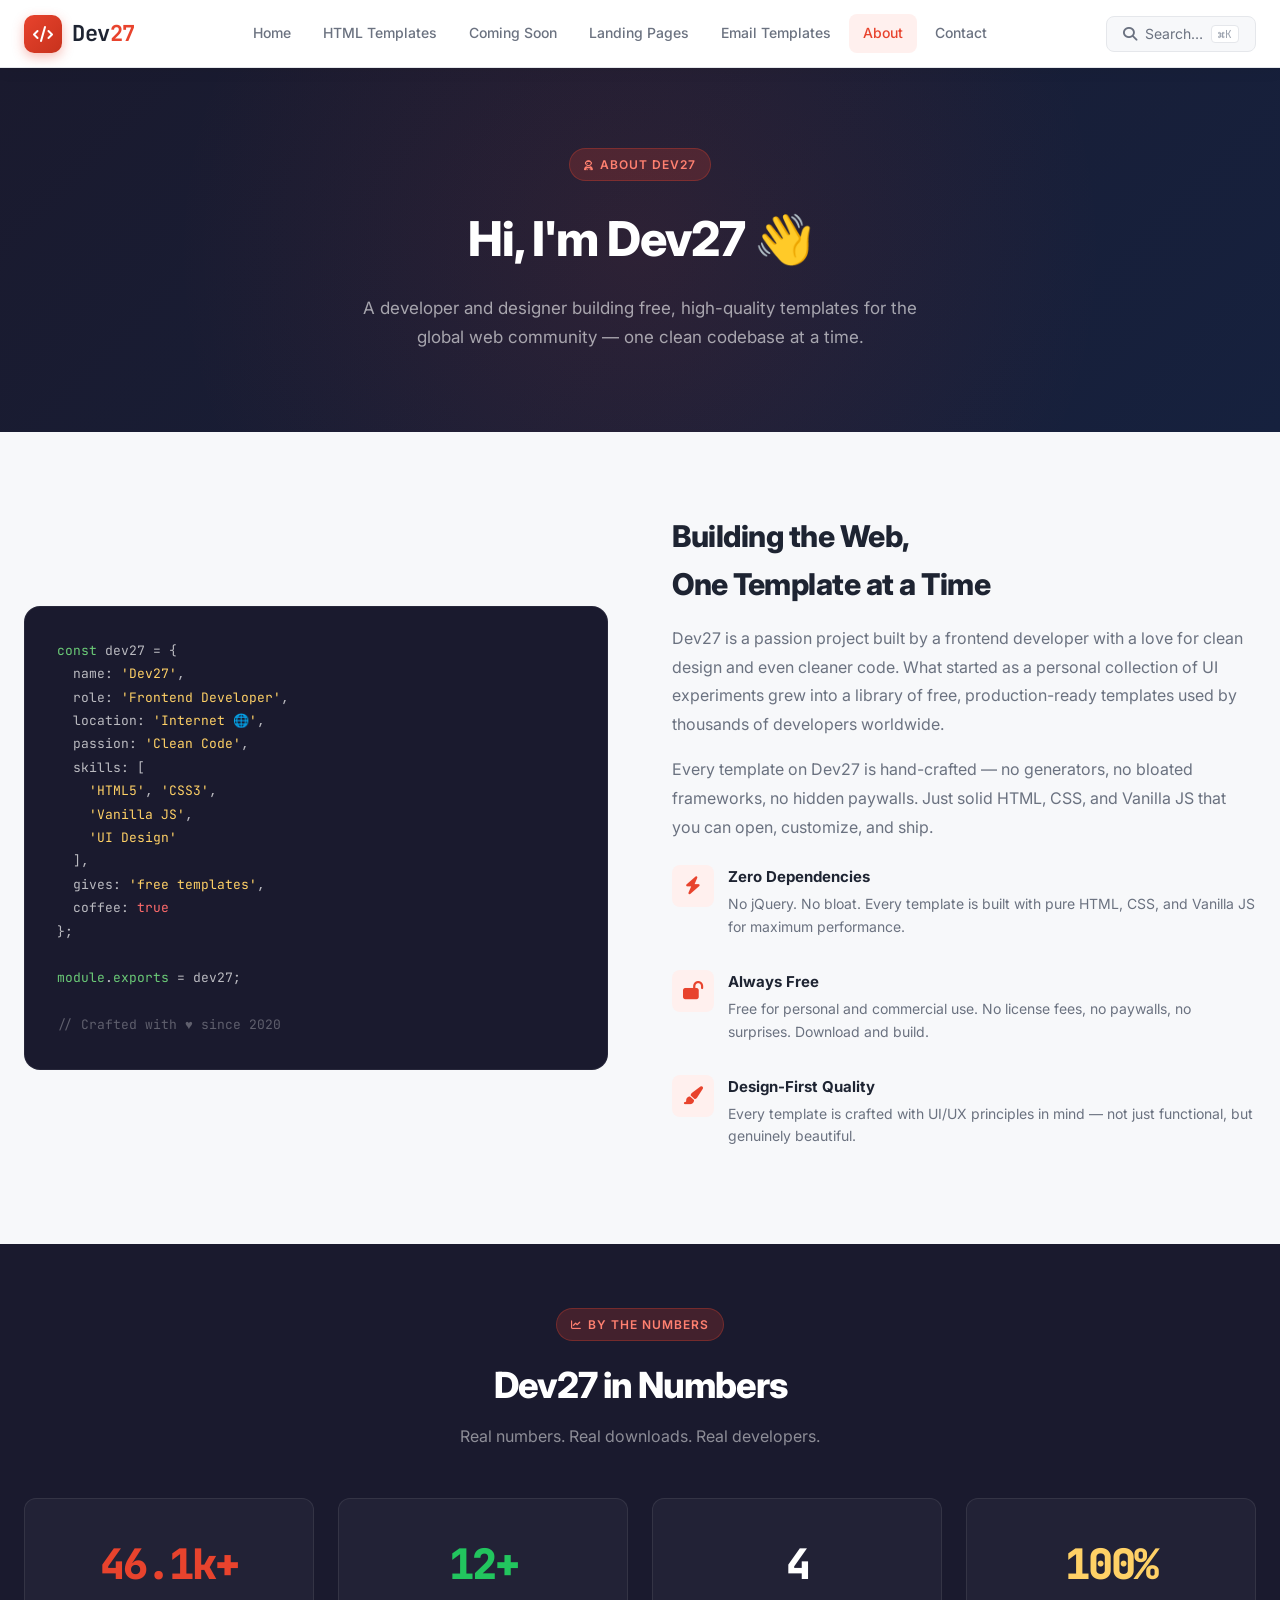
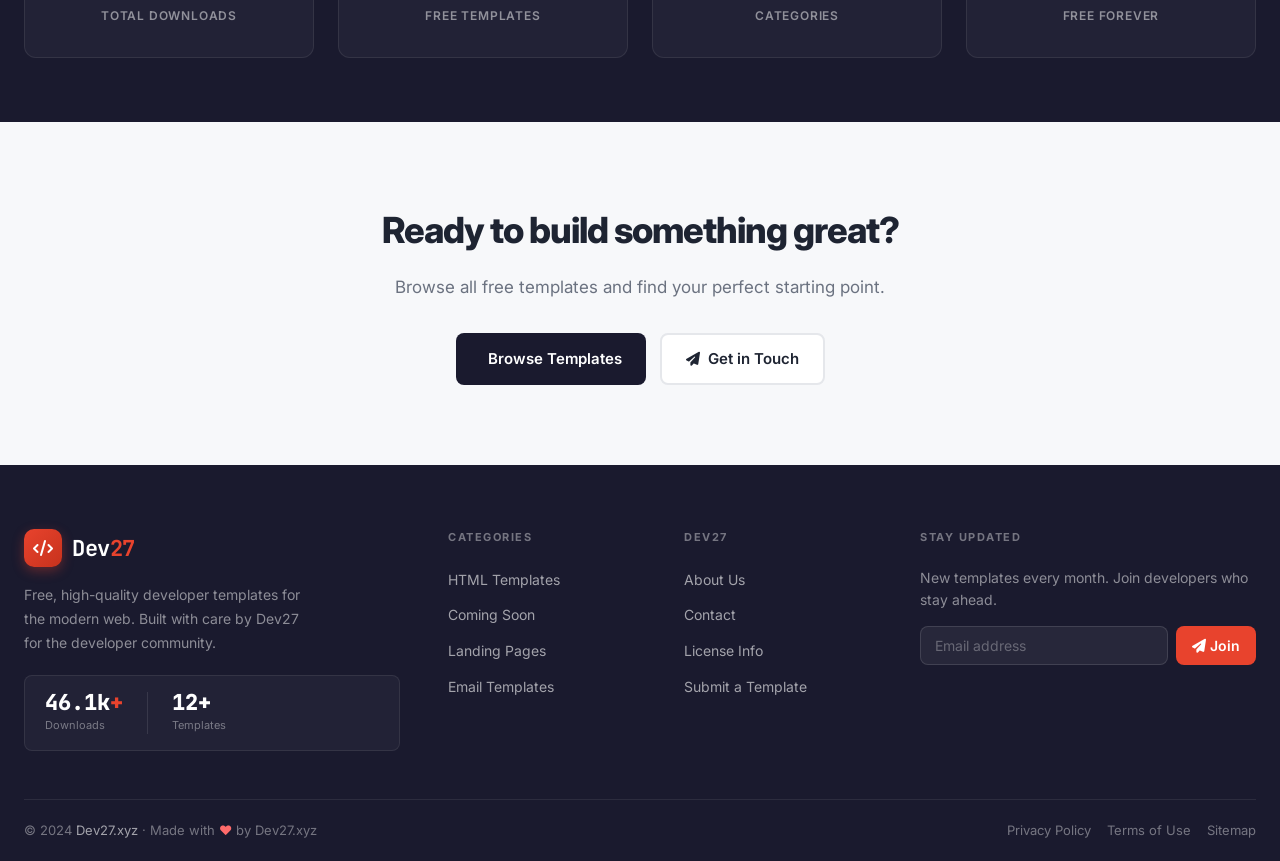
==== about.html @ e946487c "Initial commit" ====
<!DOCTYPE html>
<html lang="en">
<head>
  <meta charset="UTF-8">
  <meta name="viewport" content="width=device-width, initial-scale=1.0">
  <title>About Dev27 — Free Developer Templates & Themes</title>
  <meta name="description" content="Learn about Dev27 — the developer behind free HTML templates, landing pages, and email templates for the web community.">
  <link rel="preconnect" href="https://fonts.googleapis.com">
  <link rel="preconnect" href="https://fonts.gstatic.com" crossorigin>
  <link rel="stylesheet" href="css/style.css">
  <link rel="stylesheet" href="https://cdnjs.cloudflare.com/ajax/libs/font-awesome/6.5.0/css/all.min.css">
  <link rel="icon" type="image/svg+xml" href="favicon.svg">
</head>
<body data-page="about">

<!-- Search Overlay -->
<div class="search-overlay" id="searchOverlay">
  <div class="search-box">
    <div class="search-input-wrap">
      <i class="fa-solid fa-magnifying-glass search-icon"></i>
      <input type="search" class="search-field" id="searchField" placeholder="Search templates…" autocomplete="off">
      <button class="search-close" id="searchClose"><i class="fa-solid fa-xmark"></i></button>
    </div>
    <p class="search-hint">Press <kbd>ESC</kbd> to close</p>
    <div class="search-results" id="searchResults"></div>
  </div>
</div>

<!-- Mobile Nav -->
<div class="mobile-nav-overlay" id="mobileOverlay"></div>
<nav class="mobile-nav" id="mobileNav">
  <div class="mobile-nav-header">
    <a href="index.html" class="logo">
      <div class="logo-icon"><i class="fa-solid fa-code"></i></div>
      <span class="logo-text">Dev<span>27</span></span>
    </a>
    <button class="mobile-nav-close" id="mobileClose"><i class="fa-solid fa-xmark"></i></button>
  </div>
  <div class="mobile-nav-links">
    <a href="index.html" class="mobile-nav-link"><i class="fa-solid fa-house" style="width:18px;margin-right:6px;color:var(--primary)"></i>Home</a>
    <a href="category.html?cat=html-templates" class="mobile-nav-link"><i class="fa-solid fa-code" style="width:18px;margin-right:6px;color:var(--primary)"></i>HTML Templates</a>
    <a href="category.html?cat=coming-soon" class="mobile-nav-link"><i class="fa-solid fa-clock" style="width:18px;margin-right:6px;color:var(--primary)"></i>Coming Soon</a>
    <a href="category.html?cat=landing-page" class="mobile-nav-link"><i class="fa-solid fa-rocket" style="width:18px;margin-right:6px;color:var(--primary)"></i>Landing Pages</a>
    <a href="category.html?cat=email-templates" class="mobile-nav-link"><i class="fa-solid fa-envelope" style="width:18px;margin-right:6px;color:var(--primary)"></i>Email Templates</a>
    <a href="about.html" class="mobile-nav-link active"><i class="fa-solid fa-circle-info" style="width:18px;margin-right:6px;color:var(--primary)"></i>About</a>
    <a href="contact.html" class="mobile-nav-link"><i class="fa-solid fa-paper-plane" style="width:18px;margin-right:6px;color:var(--primary)"></i>Contact</a>
  </div>
</nav>

<!-- Header -->
<header class="site-header">
  <div class="container header-inner">
    <a href="index.html" class="logo">
      <div class="logo-icon"><i class="fa-solid fa-code"></i></div>
      <span class="logo-text">Dev<span>27</span></span>
    </a>
    <nav class="main-nav">
      <a href="index.html" class="nav-link">Home</a>
      <a href="category.html?cat=html-templates" class="nav-link">HTML Templates</a>
      <a href="category.html?cat=coming-soon" class="nav-link">Coming Soon</a>
      <a href="category.html?cat=landing-page" class="nav-link">Landing Pages</a>
      <a href="category.html?cat=email-templates" class="nav-link">Email Templates</a>
      <a href="about.html" class="nav-link active">About</a>
      <a href="contact.html" class="nav-link">Contact</a>
    </nav>
    <div class="header-actions">
      <button class="search-trigger" id="searchTrigger">
        <i class="fa-solid fa-magnifying-glass"></i>
        <span>Search…</span>
        <span class="shortcut">⌘K</span>
      </button>
      <button class="hamburger" id="hamburger"><span></span><span></span><span></span></button>
    </div>
  </div>
</header>

<!-- Page Hero -->
<section class="page-hero">
  <div class="container page-hero-inner">
    <div class="hero-tag" style="margin-bottom:20px"><i class="fa-solid fa-user-astronaut"></i> About Dev27</div>
    <h1>Hi, I'm Dev27 👋</h1>
    <p>A developer and designer building free, high-quality templates for the global web community — one clean codebase at a time.</p>
  </div>
</section>

<!-- About Section -->
<section class="about-section">
  <div class="container">
    <div class="about-grid">
      <div class="about-visual">
        <span style="color:#6BCB77">const</span> dev27 = {<br>
        &nbsp;&nbsp;name: <span style="color:#FFD166">'Dev27'</span>,<br>
        &nbsp;&nbsp;role: <span style="color:#FFD166">'Frontend Developer'</span>,<br>
        &nbsp;&nbsp;location: <span style="color:#FFD166">'Internet 🌐'</span>,<br>
        &nbsp;&nbsp;passion: <span style="color:#FFD166">'Clean Code'</span>,<br>
        &nbsp;&nbsp;skills: [<br>
        &nbsp;&nbsp;&nbsp;&nbsp;<span style="color:#FFD166">'HTML5'</span>, <span style="color:#FFD166">'CSS3'</span>,<br>
        &nbsp;&nbsp;&nbsp;&nbsp;<span style="color:#FFD166">'Vanilla JS'</span>,<br>
        &nbsp;&nbsp;&nbsp;&nbsp;<span style="color:#FFD166">'UI Design'</span><br>
        &nbsp;&nbsp;],<br>
        &nbsp;&nbsp;gives: <span style="color:#FFD166">'free templates'</span>,<br>
        &nbsp;&nbsp;coffee: <span style="color:#FF6B6B">true</span><br>
        };<br><br>
        <span style="color:#6BCB77">module</span>.<span style="color:#6BCB77">exports</span> = dev27;
        <br><br>
        <span style="color:rgba(255,255,255,0.3)">// Crafted with ♥ since 2020</span>
      </div>
      <div class="about-text">
        <h2>Building the Web,<br>One Template at a Time</h2>
        <p>Dev27 is a passion project built by a frontend developer with a love for clean design and even cleaner code. What started as a personal collection of UI experiments grew into a library of free, production-ready templates used by thousands of developers worldwide.</p>
        <p>Every template on Dev27 is hand-crafted — no generators, no bloated frameworks, no hidden paywalls. Just solid HTML, CSS, and Vanilla JS that you can open, customize, and ship.</p>
        <div class="about-vals">
          <div class="about-val">
            <div class="about-val-icon"><i class="fa-solid fa-bolt"></i></div>
            <div>
              <h4>Zero Dependencies</h4>
              <p>No jQuery. No bloat. Every template is built with pure HTML, CSS, and Vanilla JS for maximum performance.</p>
            </div>
          </div>
          <div class="about-val">
            <div class="about-val-icon"><i class="fa-solid fa-lock-open"></i></div>
            <div>
              <h4>Always Free</h4>
              <p>Free for personal and commercial use. No license fees, no paywalls, no surprises. Download and build.</p>
            </div>
          </div>
          <div class="about-val">
            <div class="about-val-icon"><i class="fa-solid fa-paintbrush"></i></div>
            <div>
              <h4>Design-First Quality</h4>
              <p>Every template is crafted with UI/UX principles in mind — not just functional, but genuinely beautiful.</p>
            </div>
          </div>
        </div>
      </div>
    </div>
  </div>
</section>

<!-- Stats Section -->
<section style="background:var(--coal);padding:64px 0">
  <div class="container">
    <div style="text-align:center;margin-bottom:48px">
      <div class="hero-tag" style="justify-content:center;margin-bottom:16px"><i class="fa-solid fa-chart-line"></i> By the Numbers</div>
      <h2 style="font-size:36px;font-weight:800;color:white;letter-spacing:-1px">Dev27 in Numbers</h2>
      <p style="color:rgba(255,255,255,0.5);margin-top:10px;font-size:16px">Real numbers. Real downloads. Real developers.</p>
    </div>
    <div style="display:grid;grid-template-columns:repeat(4,1fr);gap:24px">
      <div style="text-align:center;background:rgba(255,255,255,0.04);border:1px solid rgba(255,255,255,0.08);border-radius:var(--radius);padding:32px">
        <div style="font-size:42px;font-weight:900;color:var(--primary);font-family:var(--font-mono);letter-spacing:-2px" data-stat="downloads">46k+</div>
        <div style="font-size:14px;color:rgba(255,255,255,0.5);margin-top:8px;text-transform:uppercase;letter-spacing:0.8px;font-size:12px;font-weight:600">Total Downloads</div>
      </div>
      <div style="text-align:center;background:rgba(255,255,255,0.04);border:1px solid rgba(255,255,255,0.08);border-radius:var(--radius);padding:32px">
        <div style="font-size:42px;font-weight:900;color:var(--green);font-family:var(--font-mono);letter-spacing:-2px" data-stat="products">12+</div>
        <div style="font-size:14px;color:rgba(255,255,255,0.5);margin-top:8px;text-transform:uppercase;letter-spacing:0.8px;font-size:12px;font-weight:600">Free Templates</div>
      </div>
      <div style="text-align:center;background:rgba(255,255,255,0.04);border:1px solid rgba(255,255,255,0.08);border-radius:var(--radius);padding:32px">
        <div style="font-size:42px;font-weight:900;color:white;font-family:var(--font-mono);letter-spacing:-2px">4</div>
        <div style="font-size:14px;color:rgba(255,255,255,0.5);margin-top:8px;text-transform:uppercase;letter-spacing:0.8px;font-size:12px;font-weight:600">Categories</div>
      </div>
      <div style="text-align:center;background:rgba(255,255,255,0.04);border:1px solid rgba(255,255,255,0.08);border-radius:var(--radius);padding:32px">
        <div style="font-size:42px;font-weight:900;color:#FFD166;font-family:var(--font-mono);letter-spacing:-2px">100%</div>
        <div style="font-size:14px;color:rgba(255,255,255,0.5);margin-top:8px;text-transform:uppercase;letter-spacing:0.8px;font-size:12px;font-weight:600">Free Forever</div>
      </div>
    </div>
  </div>
</section>

<!-- CTA -->
<section style="padding:80px 0;background:var(--bg)">
  <div class="container" style="text-align:center">
    <h2 style="font-size:36px;font-weight:800;color:var(--text);letter-spacing:-1px;margin-bottom:14px">Ready to build something great?</h2>
    <p style="font-size:17px;color:var(--text-muted);margin-bottom:32px">Browse all free templates and find your perfect starting point.</p>
    <div style="display:flex;gap:14px;justify-content:center;flex-wrap:wrap">
      <a href="index.html" class="btn btn-jump" style="text-decoration:none">
        <i class="fa-solid fa-grid-2"></i> Browse Templates
      </a>
      <a href="contact.html" class="btn btn-preview" style="text-decoration:none">
        <i class="fa-solid fa-paper-plane"></i> Get in Touch
      </a>
    </div>
  </div>
</section>

<!-- Footer -->
<footer class="site-footer">
  <div class="container">
    <div class="footer-main">
      <div class="footer-brand">
        <a href="index.html" class="logo">
          <div class="logo-icon"><i class="fa-solid fa-code"></i></div>
          <span class="logo-text">Dev<span>27</span></span>
        </a>
        <p class="footer-desc">Free, high-quality developer templates for the modern web. Built with care by Dev27 for the developer community.</p>
        <div class="footer-stats">
          <div class="footer-stat">
            <div class="f-stat-num" data-stat="downloads">46k<span>+</span></div>
            <div class="f-stat-label">Downloads</div>
          </div>
          <div class="footer-stat" style="padding-left:24px;border-left:1px solid rgba(255,255,255,0.1)">
            <div class="f-stat-num" data-stat="products">12</div>
            <div class="f-stat-label">Templates</div>
          </div>
        </div>
      </div>
      <div class="footer-col">
        <h4>Categories</h4>
        <ul class="footer-links">
          <li><a href="category.html?cat=html-templates">HTML Templates</a></li>
          <li><a href="category.html?cat=coming-soon">Coming Soon</a></li>
          <li><a href="category.html?cat=landing-page">Landing Pages</a></li>
          <li><a href="category.html?cat=email-templates">Email Templates</a></li>
        </ul>
      </div>
      <div class="footer-col">
        <h4>Dev27</h4>
        <ul class="footer-links">
          <li><a href="about.html">About Us</a></li>
          <li><a href="contact.html">Contact</a></li>
          <li><a href="#">License Info</a></li>
          <li><a href="#">Submit a Template</a></li>
        </ul>
      </div>
      <div class="footer-newsletter footer-col">
        <h4>Stay Updated</h4>
        <p>New templates every month. Join developers who stay ahead.</p>
        <form class="footer-form" action="https://dev27.us21.list-manage.com/subscribe/post" method="POST" target="_blank">
          <input type="email" name="EMAIL" placeholder="Email address" required>
          <input type="hidden" name="u" value="YOUR_MAILCHIMP_U">
          <input type="hidden" name="id" value="YOUR_MAILCHIMP_ID">
          <button type="submit"><i class="fa-solid fa-paper-plane"></i> Join</button>
        </form>
      </div>
    </div>
    <div class="footer-bottom">
      <div class="footer-bottom-left">© 2024 <a href="https://dev27.xyz">Dev27.xyz</a> · Made with <span>♥</span> by Dev27.xyz</div>
      <div class="footer-bottom-right">
        <a href="#">Privacy Policy</a>
        <a href="#">Terms of Use</a>
        <a href="#">Sitemap</a>
      </div>
    </div>
  </div>
</footer>

<button class="scroll-top" id="scrollTop"><i class="fa-solid fa-arrow-up"></i></button>
<script src="js/ads.js"></script>
<script src="js/main.js"></script>
</body>
</html>
---- css/style.css ----
/* ============================================
   DEV27 — Developer Theme & Template Downloads
   Main Stylesheet
   ============================================ */

/* --- Google Fonts --- */
@import url('https://fonts.googleapis.com/css2?family=Inter:wght@300;400;500;600;700;800;900&family=JetBrains+Mono:wght@400;500;600;700&display=swap');

/* --- CSS Variables --- */
:root {
  --primary: #E8432D;
  --primary-dark: #C7321D;
  --primary-light: #FF6B50;
  --primary-bg: #FFF0EE;
  --green: #22C55E;
  --green-dark: #16A34A;
  --coal: #1a1a2e;
  --coal-hover: #0d0d1a;
  --bg: #F7F8FA;
  --bg-card: #FFFFFF;
  --bg-code: #1a1a2e;
  --text: #1E2432;
  --text-muted: #6B7280;
  --text-light: #9CA3AF;
  --border: #E5E7EB;
  --border-hover: #D1D5DB;
  --shadow-sm: 0 1px 3px rgba(0,0,0,0.06), 0 1px 2px rgba(0,0,0,0.04);
  --shadow: 0 4px 16px rgba(0,0,0,0.08), 0 2px 6px rgba(0,0,0,0.04);
  --shadow-lg: 0 10px 40px rgba(0,0,0,0.12), 0 4px 12px rgba(0,0,0,0.06);
  --shadow-xl: 0 20px 60px rgba(0,0,0,0.15);
  --radius: 12px;
  --radius-sm: 8px;
  --radius-lg: 16px;
  --radius-xl: 24px;
  --transition: all 0.25s cubic-bezier(0.4, 0, 0.2, 1);
  --font: 'Inter', -apple-system, BlinkMacSystemFont, sans-serif;
  --font-mono: 'JetBrains Mono', 'Fira Code', monospace;
  --header-h: 68px;
  --sidebar-w: 300px;
  --container: 1280px;
}

/* --- Reset & Base --- */
*, *::before, *::after { box-sizing: border-box; margin: 0; padding: 0; }
html { scroll-behavior: smooth; font-size: 16px; }
body {
  font-family: var(--font);
  background: var(--bg);
  color: var(--text);
  line-height: 1.6;
  -webkit-font-smoothing: antialiased;
}
img { max-width: 100%; height: auto; display: block; }
a { color: inherit; text-decoration: none; }
ul { list-style: none; }
button { cursor: pointer; border: none; background: none; font-family: var(--font); }
input, textarea { font-family: var(--font); }

/* --- Utility --- */
.container { max-width: var(--container); margin: 0 auto; padding: 0 24px; }
.sr-only { position: absolute; width: 1px; height: 1px; overflow: hidden; clip: rect(0,0,0,0); }
.badge {
  display: inline-flex; align-items: center; gap: 4px;
  padding: 3px 10px; border-radius: 100px; font-size: 11px;
  font-weight: 600; letter-spacing: 0.4px; text-transform: uppercase;
}
.badge-primary { background: var(--primary-bg); color: var(--primary); }
.badge-green { background: #DCFCE7; color: var(--green-dark); }
.badge-coal { background: #F1F0FF; color: var(--coal); }
.badge-gray { background: var(--border); color: var(--text-muted); }

/* ============================================
   HEADER
   ============================================ */
.site-header {
  position: sticky; top: 0; z-index: 1000;
  height: var(--header-h);
  background: rgba(255,255,255,0.95);
  backdrop-filter: blur(12px);
  -webkit-backdrop-filter: blur(12px);
  border-bottom: 1px solid var(--border);
  box-shadow: 0 2px 16px rgba(0,0,0,0.06);
}
.header-inner {
  display: flex; align-items: center; justify-content: space-between;
  height: 100%; gap: 32px;
}
.logo {
  display: flex; align-items: center; gap: 10px;
  font-family: var(--font-mono); font-size: 22px; font-weight: 700;
  color: var(--text); flex-shrink: 0;
  transition: var(--transition);
}
.logo:hover { color: var(--primary); }
.logo-icon {
  width: 38px; height: 38px; border-radius: 10px;
  background: linear-gradient(135deg, var(--primary) 0%, var(--primary-dark) 100%);
  display: flex; align-items: center; justify-content: center;
  color: white; font-size: 16px;
  box-shadow: 0 4px 12px rgba(232,67,45,0.35);
  flex-shrink: 0;
}
.logo-text { letter-spacing: -0.5px; }
.logo-text span { color: var(--primary); }

.main-nav { display: flex; align-items: center; gap: 4px; }
.nav-link {
  padding: 8px 14px; border-radius: var(--radius-sm);
  font-size: 14px; font-weight: 500; color: var(--text-muted);
  transition: var(--transition); white-space: nowrap;
}
.nav-link:hover, .nav-link.active {
  color: var(--primary); background: var(--primary-bg);
}

.header-actions { display: flex; align-items: center; gap: 10px; flex-shrink: 0; }
.search-trigger {
  display: flex; align-items: center; gap: 8px;
  padding: 8px 16px; border-radius: var(--radius-sm);
  background: var(--bg); border: 1.5px solid var(--border);
  color: var(--text-muted); font-size: 14px;
  transition: var(--transition); cursor: pointer;
}
.search-trigger:hover { border-color: var(--primary); color: var(--primary); }
.search-trigger .shortcut {
  font-size: 11px; font-family: var(--font-mono);
  background: white; border: 1px solid var(--border);
  padding: 1px 6px; border-radius: 4px; color: var(--text-light);
}
.hamburger {
  display: none; flex-direction: column; gap: 5px;
  padding: 8px; cursor: pointer;
}
.hamburger span {
  display: block; width: 22px; height: 2px;
  background: var(--text); border-radius: 2px; transition: var(--transition);
}

/* ============================================
   FULL PAGE SEARCH OVERLAY
   ============================================ */
.search-overlay {
  position: fixed; inset: 0; z-index: 9999;
  background: rgba(10, 10, 20, 0.92);
  backdrop-filter: blur(16px);
  display: flex; align-items: flex-start; justify-content: center;
  padding-top: 120px;
  opacity: 0; visibility: hidden; transition: all 0.3s ease;
}
.search-overlay.active { opacity: 1; visibility: visible; }
.search-box {
  width: 100%; max-width: 680px; padding: 0 24px;
}
.search-input-wrap {
  position: relative; display: flex; align-items: center;
}
.search-input-wrap i.search-icon {
  position: absolute; left: 20px; color: rgba(255,255,255,0.5); font-size: 18px;
}
.search-field {
  width: 100%; padding: 20px 56px 20px 56px;
  font-size: 22px; font-family: var(--font); font-weight: 400;
  background: rgba(255,255,255,0.08); border: 2px solid rgba(255,255,255,0.15);
  border-radius: var(--radius-lg); color: white; outline: none;
  transition: var(--transition);
}
.search-field::placeholder { color: rgba(255,255,255,0.35); }
.search-field:focus { border-color: var(--primary); background: rgba(255,255,255,0.1); }
.search-close {
  position: absolute; right: 16px; top: 50%; transform: translateY(-50%);
  width: 36px; height: 36px; border-radius: 50%;
  background: rgba(255,255,255,0.1); color: white;
  display: flex; align-items: center; justify-content: center;
  font-size: 16px; cursor: pointer; transition: var(--transition);
  border: none;
}
.search-close:hover { background: var(--primary); }
.search-hint {
  margin-top: 16px; color: rgba(255,255,255,0.4);
  font-size: 13px; text-align: center;
}
.search-results {
  margin-top: 24px; display: flex; flex-direction: column; gap: 8px;
  max-height: 400px; overflow-y: auto;
}
.search-result-item {
  display: flex; align-items: center; gap: 16px;
  padding: 14px 16px; border-radius: var(--radius-sm);
  background: rgba(255,255,255,0.06); border: 1px solid rgba(255,255,255,0.08);
  transition: var(--transition); cursor: pointer;
}
.search-result-item:hover { background: rgba(255,255,255,0.12); border-color: var(--primary); }
.search-result-item img {
  width: 56px; height: 40px; object-fit: cover; border-radius: 6px; flex-shrink: 0;
}
.search-result-info h4 { color: white; font-size: 15px; font-weight: 500; }
.search-result-info span { color: rgba(255,255,255,0.45); font-size: 12px; }
.search-no-results { color: rgba(255,255,255,0.4); text-align: center; padding: 32px; font-size: 15px; }

/* ============================================
   HERO BANNER (Homepage)
   ============================================ */
.hero-banner {
  background: linear-gradient(135deg, var(--coal) 0%, #16213e 50%, #0f3460 100%);
  padding: 64px 0;
  position: relative; overflow: hidden;
}
.hero-banner::before {
  content: '';
  position: absolute; inset: 0;
  background: url("data:image/svg+xml,%3Csvg width='60' height='60' viewBox='0 0 60 60' xmlns='http://www.w3.org/2000/svg'%3E%3Cg fill='none' fill-rule='evenodd'%3E%3Cg fill='%23ffffff' fill-opacity='0.02'%3E%3Cpath d='M36 34v-4h-2v4h-4v2h4v4h2v-4h4v-2h-4zm0-30V0h-2v4h-4v2h4v4h2V6h4V4h-4zM6 34v-4H4v4H0v2h4v4h2v-4h4v-2H6zM6 4V0H4v4H0v2h4v4h2V6h4V4H6z'/%3E%3C/g%3E%3C/g%3E%3C/svg%3E");
}
.hero-content { position: relative; z-index: 1; max-width: 640px; }
.hero-tag {
  display: inline-flex; align-items: center; gap: 6px;
  background: rgba(232,67,45,0.2); border: 1px solid rgba(232,67,45,0.3);
  color: #FF8070; padding: 6px 14px; border-radius: 100px;
  font-size: 12px; font-weight: 600; text-transform: uppercase; letter-spacing: 1px;
  margin-bottom: 20px;
}
.hero-tag i { font-size: 10px; }
.hero-title {
  font-size: clamp(32px, 5vw, 52px); font-weight: 800; line-height: 1.1;
  color: white; letter-spacing: -1.5px; margin-bottom: 18px;
}
.hero-title span { color: var(--primary); }
.hero-subtitle {
  font-size: 17px; color: rgba(255,255,255,0.65); line-height: 1.7;
  margin-bottom: 32px; max-width: 480px;
}
.hero-stats {
  display: flex; gap: 32px; align-items: center;
}
.hero-stat { text-align: center; }
.hero-stat-num {
  font-size: 28px; font-weight: 800; color: white;
  font-family: var(--font-mono); line-height: 1;
}
.hero-stat-num span { color: var(--primary); }
.hero-stat-label { font-size: 12px; color: rgba(255,255,255,0.5); margin-top: 4px; }
.hero-divider { width: 1px; height: 40px; background: rgba(255,255,255,0.15); }
.hero-code {
  position: absolute; right: 0; top: 50%; transform: translateY(-50%);
  font-family: var(--font-mono); font-size: 13px;
  background: rgba(255,255,255,0.04); border: 1px solid rgba(255,255,255,0.08);
  border-radius: var(--radius); padding: 24px; color: rgba(255,255,255,0.6);
  line-height: 1.8; display: block;
}
.hero-code .kw { color: #FF6B6B; }
.hero-code .fn { color: #6BCB77; }
.hero-code .str { color: #FFD166; }
.hero-code .cm { color: rgba(255,255,255,0.3); }

/* ============================================
   LAYOUT — MAIN CONTENT + SIDEBAR
   ============================================ */
.site-layout {
  display: grid;
  grid-template-columns: 1fr var(--sidebar-w);
  gap: 32px; align-items: start;
  padding: 40px 0 80px;
}

/* ============================================
   BREADCRUMB
   ============================================ */
.breadcrumb {
  display: flex; align-items: center; gap: 8px;
  font-size: 13px; color: var(--text-muted); margin-bottom: 24px;
}
.breadcrumb a { transition: var(--transition); }
.breadcrumb a:hover { color: var(--primary); }
.breadcrumb i { font-size: 10px; color: var(--text-light); }

/* ============================================
   PRODUCT GRID
   ============================================ */
.grid-header {
  display: flex; align-items: center; justify-content: space-between;
  margin-bottom: 20px; gap: 16px;
}
.grid-title {
  font-size: 18px; font-weight: 700; color: var(--text);
}
.grid-title span { color: var(--text-muted); font-weight: 400; font-size: 15px; }
.grid-filters {
  display: flex; gap: 8px; flex-wrap: wrap;
}
.filter-btn {
  padding: 6px 14px; border-radius: 100px; font-size: 13px; font-weight: 500;
  border: 1.5px solid var(--border); color: var(--text-muted);
  background: white; transition: var(--transition); cursor: pointer;
}
.filter-btn:hover, .filter-btn.active {
  border-color: var(--primary); color: var(--primary); background: var(--primary-bg);
}

.products-grid {
  display: grid; grid-template-columns: repeat(2, 1fr); gap: 20px;
}
.product-card {
  background: var(--bg-card); border-radius: var(--radius);
  border: 1.5px solid var(--border);
  overflow: hidden; transition: var(--transition);
  position: relative;
}
.product-card:hover {
  border-color: var(--primary); box-shadow: var(--shadow-lg);
  transform: translateY(-3px);
}
.card-thumb {
  position: relative; overflow: hidden; aspect-ratio: 16/9;
  background: var(--bg);
}
.card-thumb img {
  width: 100%; height: 100%; object-fit: cover;
  transition: transform 0.4s ease;
}
.product-card:hover .card-thumb img { transform: scale(1.04); }
.card-cat {
  position: absolute; top: 10px; left: 10px;
}
.card-body { padding: 16px; }
.card-title {
  font-size: 15px; font-weight: 700; color: var(--text);
  margin-bottom: 10px; line-height: 1.4;
  display: -webkit-box; -webkit-line-clamp: 2;
  -webkit-box-orient: vertical; overflow: hidden;
  transition: var(--transition);
}
.product-card:hover .card-title { color: var(--primary); }
.card-meta {
  display: flex; align-items: center; justify-content: space-between;
  flex-wrap: wrap; gap: 8px;
}
.card-author {
  display: flex; align-items: center; gap: 6px;
  font-size: 12px; color: var(--text-muted);
}
.card-author-avatar {
  width: 22px; height: 22px; border-radius: 50%;
  background: linear-gradient(135deg, var(--primary), var(--primary-dark));
  display: flex; align-items: center; justify-content: center;
  color: white; font-size: 9px; flex-shrink: 0;
}
.card-downloads {
  display: flex; align-items: center; gap: 5px;
  font-size: 12px; font-weight: 600; color: var(--text-muted);
  font-family: var(--font-mono);
}
.card-downloads i { color: var(--primary); font-size: 11px; }
.card-link {
  position: absolute; inset: 0; z-index: 1;
}

/* ============================================
   ADS WIDGET
   ============================================ */
.ad-block {
  border-radius: var(--radius); overflow: hidden;
  border: 1.5px dashed var(--border); position: relative;
}
.ad-block.in-content { margin: 32px 0; }
.ad-inner {
  background: linear-gradient(135deg, #F8F9FA, #F0F2F5);
  min-height: 120px; display: flex; flex-direction: column;
  align-items: center; justify-content: center; gap: 8px;
  padding: 20px; text-align: center;
}
.ad-inner.tall { min-height: 250px; }
.ad-label {
  position: absolute; top: 8px; right: 8px;
  font-size: 9px; text-transform: uppercase; letter-spacing: 1px;
  color: var(--text-light); background: var(--border);
  padding: 2px 6px; border-radius: 4px;
}
.ad-placeholder-icon { font-size: 28px; color: var(--border-hover); }
.ad-placeholder-text { font-size: 13px; color: var(--text-light); }

/* ============================================
   PAGINATION
   ============================================ */
.pagination {
  display: flex; align-items: center; justify-content: center;
  gap: 6px; margin-top: 40px;
}
.page-btn {
  width: 40px; height: 40px; border-radius: var(--radius-sm);
  display: flex; align-items: center; justify-content: center;
  font-size: 14px; font-weight: 600; border: 1.5px solid var(--border);
  background: white; color: var(--text-muted);
  transition: var(--transition); cursor: pointer;
}
.page-btn:hover, .page-btn.active {
  border-color: var(--primary); color: var(--primary); background: var(--primary-bg);
}
.page-btn.prev-btn, .page-btn.next-btn { width: auto; padding: 0 16px; gap: 6px; }

/* ============================================
   SIDEBAR
   ============================================ */
.sidebar { display: flex; flex-direction: column; gap: 24px; }
.widget {
  background: var(--bg-card); border-radius: var(--radius);
  border: 1.5px solid var(--border); overflow: hidden;
}
.widget-header {
  padding: 16px 20px; border-bottom: 1px solid var(--border);
  display: flex; align-items: center; gap: 8px;
}
.widget-title {
  font-size: 13px; font-weight: 700; text-transform: uppercase;
  letter-spacing: 0.8px; color: var(--text);
}
.widget-title-dot {
  width: 8px; height: 8px; border-radius: 50%; background: var(--primary);
}
.widget-body { padding: 20px; }

/* Popular Products Widget */
.popular-list { display: flex; flex-direction: column; gap: 12px; }
.popular-item {
  display: flex; gap: 12px; align-items: flex-start;
  padding-bottom: 12px; border-bottom: 1px solid var(--border);
  transition: var(--transition);
}
.popular-item:last-child { padding-bottom: 0; border-bottom: none; }
.popular-item:hover .popular-title { color: var(--primary); }
.popular-thumb {
  width: 60px; height: 44px; border-radius: 6px; object-fit: cover; flex-shrink: 0;
}
.popular-info { flex: 1; min-width: 0; }
.popular-title {
  font-size: 13px; font-weight: 600; color: var(--text);
  line-height: 1.3; margin-bottom: 4px; transition: var(--transition);
  display: -webkit-box; -webkit-line-clamp: 2; -webkit-box-orient: vertical; overflow: hidden;
}
.popular-meta { font-size: 11px; color: var(--text-muted); font-family: var(--font-mono); }
.popular-meta i { color: var(--primary); margin-right: 3px; }

/* Social Widget */
.social-grid { display: grid; grid-template-columns: 1fr 1fr; gap: 8px; }
.social-btn {
  display: flex; align-items: center; justify-content: center; gap: 8px;
  padding: 10px 12px; border-radius: var(--radius-sm); font-size: 13px;
  font-weight: 600; color: white; transition: var(--transition);
  text-decoration: none;
}
.social-btn:hover { transform: translateY(-2px); box-shadow: var(--shadow); }
.social-btn.fb { background: #1877F2; }
.social-btn.tw { background: #000000; }
.social-btn.li { background: #0A66C2; }
.social-btn.rd { background: #FF4500; }
.social-btn.ig { background: linear-gradient(45deg, #f09433, #e6683c, #dc2743, #cc2366, #bc1888); }
.social-btn.yt { background: #FF0000; }

/* Newsletter Widget */
.newsletter-form { display: flex; flex-direction: column; gap: 10px; }
.newsletter-desc { font-size: 13px; color: var(--text-muted); line-height: 1.5; margin-bottom: 4px; }
.form-input {
  width: 100%; padding: 10px 14px; border-radius: var(--radius-sm);
  border: 1.5px solid var(--border); font-size: 14px;
  background: var(--bg); color: var(--text); outline: none;
  transition: var(--transition);
}
.form-input:focus { border-color: var(--primary); background: white; }
.btn-subscribe {
  padding: 11px 16px; border-radius: var(--radius-sm);
  background: var(--primary); color: white; font-size: 14px; font-weight: 600;
  transition: var(--transition); border: none; cursor: pointer;
}
.btn-subscribe:hover { background: var(--primary-dark); transform: translateY(-1px); }
.newsletter-success {
  display: none; text-align: center; padding: 12px;
  background: #DCFCE7; border-radius: var(--radius-sm);
  color: var(--green-dark); font-size: 14px; font-weight: 500;
}

/* ============================================
   CATEGORY PAGE HEADER
   ============================================ */
.cat-header {
  padding: 40px 0 0;
}
.cat-banner {
  background: var(--bg-card); border: 1.5px solid var(--border);
  border-radius: var(--radius-lg); padding: 32px;
  display: flex; align-items: center; gap: 20px;
  margin-bottom: 32px;
}
.cat-icon {
  width: 64px; height: 64px; border-radius: var(--radius);
  background: var(--primary-bg); display: flex; align-items: center;
  justify-content: center; font-size: 28px; color: var(--primary); flex-shrink: 0;
}
.cat-info h1 { font-size: 24px; font-weight: 800; color: var(--text); margin-bottom: 6px; }
.cat-info p { font-size: 15px; color: var(--text-muted); }

/* ============================================
   SINGLE PRODUCT PAGE
   ============================================ */
.product-header {
  padding: 40px 0 0;
}
.product-featured-image {
  border-radius: var(--radius-lg); overflow: hidden;
  aspect-ratio: 16/7; margin-bottom: 28px;
  border: 1.5px solid var(--border); position: relative;
}
.product-featured-image img {
  width: 100%; height: 100%; object-fit: cover;
}
.product-action-bar {
  display: flex; gap: 12px; margin-bottom: 28px; flex-wrap: wrap;
}
.btn {
  display: inline-flex; align-items: center; gap: 8px;
  padding: 12px 24px; border-radius: var(--radius-sm);
  font-size: 15px; font-weight: 600; transition: var(--transition);
  cursor: pointer; border: none; font-family: var(--font);
}
.btn i { font-size: 14px; }
.btn-preview {
  background: white; color: var(--text);
  border: 2px solid var(--border);
}
.btn-preview:hover { border-color: var(--coal); color: var(--coal); }
.btn-jump {
  background: var(--coal); color: white;
}
.btn-jump:hover { background: var(--coal-hover); transform: translateY(-1px); box-shadow: var(--shadow); }
.btn-download {
  background: var(--green); color: white;
  box-shadow: 0 4px 16px rgba(34,197,94,0.35);
}
.btn-download:hover {
  background: var(--green-dark); transform: translateY(-2px);
  box-shadow: 0 6px 24px rgba(34,197,94,0.45);
}
.btn-download-full {
  width: 100%; justify-content: center; font-size: 17px; padding: 16px 24px;
}

.product-meta-bar {
  display: flex; flex-wrap: wrap; gap: 20px; align-items: center;
  padding: 18px 20px; background: var(--bg); border-radius: var(--radius-sm);
  border: 1.5px solid var(--border); margin-bottom: 28px;
}
.meta-item { display: flex; align-items: center; gap: 8px; font-size: 13px; }
.meta-item i { color: var(--primary); width: 16px; text-align: center; }
.meta-label { color: var(--text-muted); }
.meta-value { color: var(--text); font-weight: 600; }
.meta-divider { width: 1px; height: 20px; background: var(--border); }

/* Article Content */
.article-content {
  font-size: 16px; line-height: 1.8; color: var(--text);
}
.article-content h2 {
  font-size: 22px; font-weight: 700; margin: 36px 0 14px;
  padding-bottom: 10px; border-bottom: 2px solid var(--border); color: var(--text);
}
.article-content h3 { font-size: 18px; font-weight: 700; margin: 28px 0 12px; color: var(--text); }
.article-content p { margin-bottom: 18px; }
.article-content ul, .article-content ol {
  margin: 0 0 18px 24px;
}
.article-content ul { list-style: none; margin-left: 0; }
.article-content ul li {
  padding: 6px 0 6px 28px; position: relative; color: var(--text);
}
.article-content ul li::before {
  content: '✓'; position: absolute; left: 0;
  color: var(--green); font-weight: 700; font-size: 14px;
}
.article-content ol { list-style: decimal; }
.article-content ol li { padding: 4px 0; }
.article-content code {
  font-family: var(--font-mono); font-size: 14px;
  background: var(--bg); padding: 2px 7px; border-radius: 5px;
  color: var(--primary); border: 1px solid var(--border);
}
.article-content pre {
  background: var(--bg-code); border-radius: var(--radius-sm);
  padding: 20px; overflow-x: auto; margin: 20px 0;
  border: 1px solid rgba(255,255,255,0.06);
}
.article-content pre code {
  background: none; border: none; color: #6BCB77; font-size: 13px; padding: 0;
}
.article-content strong { font-weight: 700; color: var(--text); }
.article-content a { color: var(--primary); text-decoration: underline; text-underline-offset: 3px; }
.article-content a:hover { color: var(--primary-dark); }
.article-content blockquote {
  border-left: 4px solid var(--primary); padding: 16px 20px;
  background: var(--primary-bg); border-radius: 0 var(--radius-sm) var(--radius-sm) 0;
  margin: 20px 0; font-style: italic; color: var(--text-muted);
}

/* Feature List Box */
.feature-box {
  background: var(--bg); border: 1.5px solid var(--border);
  border-radius: var(--radius); padding: 24px; margin: 24px 0;
}
.feature-box-title {
  font-size: 15px; font-weight: 700; margin-bottom: 16px;
  display: flex; align-items: center; gap: 8px; color: var(--text);
}
.feature-box-title i { color: var(--primary); }
.feature-grid {
  display: grid; grid-template-columns: 1fr 1fr; gap: 8px;
}
.feature-item {
  display: flex; align-items: flex-start; gap: 8px;
  font-size: 14px; color: var(--text); padding: 6px 0;
}
.feature-item i { color: var(--green); margin-top: 2px; flex-shrink: 0; font-size: 12px; }

/* Download Section */
.download-section {
  background: linear-gradient(135deg, var(--coal) 0%, #16213e 100%);
  border-radius: var(--radius-lg); padding: 40px;
  margin-top: 40px; text-align: center; position: relative; overflow: hidden;
}
.download-section::before {
  content: ''; position: absolute; inset: 0;
  background: radial-gradient(circle at 30% 50%, rgba(232,67,45,0.15) 0%, transparent 70%);
}
.download-section-inner { position: relative; z-index: 1; }
.download-icon {
  width: 72px; height: 72px; border-radius: var(--radius-lg);
  background: rgba(34,197,94,0.15); border: 2px solid rgba(34,197,94,0.3);
  display: flex; align-items: center; justify-content: center;
  font-size: 32px; color: var(--green); margin: 0 auto 20px;
}
.download-section h3 { font-size: 26px; font-weight: 800; color: white; margin-bottom: 10px; }
.download-section p { font-size: 15px; color: rgba(255,255,255,0.6); margin-bottom: 28px; }
.download-info-chips {
  display: flex; justify-content: center; gap: 12px; flex-wrap: wrap; margin-bottom: 24px;
}
.download-chip {
  display: flex; align-items: center; gap: 6px; padding: 6px 14px;
  background: rgba(255,255,255,0.08); border: 1px solid rgba(255,255,255,0.12);
  border-radius: 100px; font-size: 12px; color: rgba(255,255,255,0.7); font-weight: 500;
}
.download-chip i { color: var(--green); }

/* Tags */
.tags-list {
  display: flex; flex-wrap: wrap; gap: 8px; margin-top: 28px;
}
.tag {
  padding: 5px 12px; border-radius: 100px; font-size: 12px; font-weight: 500;
  background: var(--bg); border: 1.5px solid var(--border); color: var(--text-muted);
  transition: var(--transition); cursor: default;
}
.tag:hover { border-color: var(--primary); color: var(--primary); background: var(--primary-bg); }

/* ============================================
   THANK YOU PAGE
   ============================================ */
.thankyou-page {
  min-height: calc(100vh - var(--header-h));
  display: flex; align-items: center; justify-content: center;
  padding: 60px 24px; background: var(--bg);
}
.thankyou-card {
  background: white; border-radius: var(--radius-xl);
  border: 1.5px solid var(--border); padding: 60px 48px;
  max-width: 560px; width: 100%; text-align: center;
  box-shadow: var(--shadow-xl); position: relative; overflow: hidden;
}
.thankyou-card::before {
  content: ''; position: absolute; top: 0; left: 0; right: 0; height: 4px;
  background: linear-gradient(90deg, var(--primary), var(--green));
}
.thankyou-icon {
  width: 100px; height: 100px; border-radius: 50%;
  background: linear-gradient(135deg, #DCFCE7, #BBF7D0);
  display: flex; align-items: center; justify-content: center;
  font-size: 48px; color: var(--green); margin: 0 auto 28px;
  box-shadow: 0 8px 32px rgba(34,197,94,0.25);
  animation: bounceIn 0.6s cubic-bezier(0.68, -0.55, 0.27, 1.55);
}
@keyframes bounceIn {
  0% { transform: scale(0); opacity: 0; }
  60% { transform: scale(1.15); opacity: 1; }
  100% { transform: scale(1); }
}
.thankyou-tag {
  font-size: 11px; font-weight: 700; text-transform: uppercase; letter-spacing: 2px;
  color: var(--green-dark); background: #DCFCE7;
  padding: 5px 14px; border-radius: 100px; display: inline-block; margin-bottom: 16px;
}
.thankyou-title {
  font-size: 32px; font-weight: 800; color: var(--text);
  letter-spacing: -1px; margin-bottom: 14px; line-height: 1.2;
}
.thankyou-subtitle {
  font-size: 16px; color: var(--text-muted); line-height: 1.7; margin-bottom: 32px;
}
.thankyou-product {
  background: var(--bg); border-radius: var(--radius-sm); border: 1.5px solid var(--border);
  padding: 16px; display: flex; align-items: center; gap: 14px;
  margin-bottom: 28px; text-align: left;
}
.thankyou-product img {
  width: 72px; height: 52px; object-fit: cover; border-radius: 6px; flex-shrink: 0;
}
.thankyou-product h4 { font-size: 14px; font-weight: 600; color: var(--text); margin-bottom: 4px; }
.thankyou-product span { font-size: 12px; color: var(--text-muted); }
.thankyou-actions {
  display: flex; flex-direction: column; gap: 10px;
}
.btn-back-home {
  background: var(--bg); color: var(--text); border: 1.5px solid var(--border);
  text-decoration: none; justify-content: center;
}
.btn-back-home:hover { border-color: var(--coal); color: var(--coal); }
.confetti-container {
  position: fixed; inset: 0; pointer-events: none; z-index: 9999; overflow: hidden;
}
.confetti-piece {
  position: absolute; width: 10px; height: 10px; top: -20px;
  border-radius: 2px;
  animation: confettiFall linear forwards;
}
@keyframes confettiFall {
  to { transform: translateY(110vh) rotate(720deg); opacity: 0; }
}

/* ============================================
   FOOTER
   ============================================ */
.site-footer {
  background: var(--coal); color: rgba(255,255,255,0.8); margin-top: 0;
}
.footer-main {
  padding: 64px 0 48px;
  display: grid; grid-template-columns: 2fr 1fr 1fr 1.5fr; gap: 48px;
}
.footer-brand .logo { color: white; margin-bottom: 16px; }
.footer-brand .logo:hover { color: var(--primary); }
.footer-desc {
  font-size: 14px; color: rgba(255,255,255,0.5); line-height: 1.7; margin-bottom: 20px; max-width: 280px;
}
.footer-stats {
  display: flex; gap: 24px; padding: 16px 20px;
  background: rgba(255,255,255,0.04); border: 1px solid rgba(255,255,255,0.08);
  border-radius: var(--radius-sm);
}
.f-stat-num {
  font-size: 22px; font-weight: 800; color: white;
  font-family: var(--font-mono); line-height: 1;
}
.f-stat-num span { color: var(--primary); }
.f-stat-label { font-size: 11px; color: rgba(255,255,255,0.4); margin-top: 3px; }
.footer-col h4 {
  font-size: 11px; font-weight: 700; text-transform: uppercase; letter-spacing: 1.5px;
  color: rgba(255,255,255,0.4); margin-bottom: 20px;
}
.footer-links { display: flex; flex-direction: column; gap: 10px; }
.footer-links a {
  font-size: 14px; color: rgba(255,255,255,0.6); transition: var(--transition);
}
.footer-links a:hover { color: var(--primary); padding-left: 4px; }

.footer-newsletter { }
.footer-newsletter p { font-size: 14px; color: rgba(255,255,255,0.5); margin-bottom: 14px; line-height: 1.6; }
.footer-form { display: flex; gap: 8px; }
.footer-form input {
  flex: 1; padding: 10px 14px; border-radius: var(--radius-sm);
  background: rgba(255,255,255,0.06); border: 1.5px solid rgba(255,255,255,0.12);
  color: white; font-size: 14px; outline: none; transition: var(--transition);
}
.footer-form input::placeholder { color: rgba(255,255,255,0.3); }
.footer-form input:focus { border-color: var(--primary); }
.footer-form button {
  padding: 10px 16px; border-radius: var(--radius-sm);
  background: var(--primary); color: white; font-size: 14px;
  font-weight: 600; border: none; cursor: pointer; transition: var(--transition);
  white-space: nowrap;
}
.footer-form button:hover { background: var(--primary-dark); }

.footer-bottom {
  border-top: 1px solid rgba(255,255,255,0.08);
  padding: 20px 0;
  display: flex; align-items: center; justify-content: space-between;
  flex-wrap: wrap; gap: 12px;
}
.footer-bottom-left { font-size: 13px; color: rgba(255,255,255,0.4); }
.footer-bottom-left span { color: #FF6B6B; }
.footer-bottom-left a { color: rgba(255,255,255,0.6); transition: var(--transition); }
.footer-bottom-left a:hover { color: var(--primary); }
.footer-bottom-right {
  display: flex; gap: 16px;
}
.footer-bottom-right a {
  font-size: 13px; color: rgba(255,255,255,0.4); transition: var(--transition);
}
.footer-bottom-right a:hover { color: var(--primary); }

/* ============================================
   ABOUT PAGE
   ============================================ */
.page-hero {
  background: linear-gradient(135deg, var(--coal) 0%, #16213e 100%);
  padding: 80px 0; text-align: center; position: relative; overflow: hidden;
}
.page-hero::before {
  content: ''; position: absolute; inset: 0;
  background: radial-gradient(circle at 50% 50%, rgba(232,67,45,0.1) 0%, transparent 70%);
}
.page-hero-inner { position: relative; z-index: 1; max-width: 640px; margin: 0 auto; }
.page-hero h1 {
  font-size: clamp(28px, 5vw, 48px); font-weight: 800; color: white;
  margin-bottom: 16px; letter-spacing: -1px;
}
.page-hero p { font-size: 17px; color: rgba(255,255,255,0.6); line-height: 1.7; }

.about-section { padding: 80px 0; }
.about-grid { display: grid; grid-template-columns: 1fr 1fr; gap: 64px; align-items: center; }
.about-visual {
  background: var(--bg-code); border-radius: var(--radius-lg); padding: 32px;
  font-family: var(--font-mono); font-size: 13px; line-height: 1.8;
  color: rgba(255,255,255,0.7); border: 1px solid rgba(255,255,255,0.06);
}
.about-text h2 { font-size: 30px; font-weight: 800; color: var(--text); margin-bottom: 16px; letter-spacing: -0.5px; }
.about-text p { font-size: 16px; color: var(--text-muted); line-height: 1.8; margin-bottom: 16px; }
.about-vals { display: flex; flex-direction: column; gap: 16px; margin-top: 24px; }
.about-val {
  display: flex; gap: 14px; align-items: flex-start;
}
.about-val-icon {
  width: 42px; height: 42px; border-radius: var(--radius-sm);
  background: var(--primary-bg); display: flex; align-items: center;
  justify-content: center; color: var(--primary); font-size: 18px; flex-shrink: 0;
}
.about-val h4 { font-size: 15px; font-weight: 700; color: var(--text); margin-bottom: 4px; }
.about-val p { font-size: 14px; color: var(--text-muted); line-height: 1.6; }

/* ============================================
   CONTACT PAGE
   ============================================ */
.contact-section { padding: 80px 0; }
.contact-grid { display: grid; grid-template-columns: 1.5fr 1fr; gap: 48px; align-items: start; }
.contact-form-card {
  background: white; border-radius: var(--radius-lg); border: 1.5px solid var(--border);
  padding: 40px; box-shadow: var(--shadow);
}
.contact-form-card h2 { font-size: 24px; font-weight: 800; color: var(--text); margin-bottom: 6px; }
.contact-form-card p { font-size: 15px; color: var(--text-muted); margin-bottom: 28px; }
.form-group { margin-bottom: 18px; }
.form-label { display: block; font-size: 13px; font-weight: 600; color: var(--text); margin-bottom: 6px; }
.form-input-full {
  width: 100%; padding: 12px 16px; border-radius: var(--radius-sm);
  border: 1.5px solid var(--border); font-size: 15px;
  background: var(--bg); color: var(--text); outline: none; transition: var(--transition);
}
.form-input-full:focus { border-color: var(--primary); background: white; }
.form-textarea { min-height: 140px; resize: vertical; }
.btn-send {
  background: var(--primary); color: white; font-size: 15px; font-weight: 600;
  padding: 13px 28px; border-radius: var(--radius-sm); border: none;
  cursor: pointer; transition: var(--transition); width: 100%;
}
.btn-send:hover { background: var(--primary-dark); transform: translateY(-1px); box-shadow: var(--shadow); }
.form-success {
  display: none; background: #DCFCE7; border: 1.5px solid #BBF7D0;
  border-radius: var(--radius-sm); padding: 16px; text-align: center;
  color: var(--green-dark); font-weight: 500; font-size: 15px; margin-top: 16px;
}

.contact-sidebar { display: flex; flex-direction: column; gap: 20px; }
.contact-info-card {
  background: white; border-radius: var(--radius); border: 1.5px solid var(--border);
  padding: 24px;
}
.contact-info-card h3 { font-size: 16px; font-weight: 700; color: var(--text); margin-bottom: 16px; }
.contact-item {
  display: flex; gap: 12px; align-items: flex-start; margin-bottom: 14px;
}
.contact-item:last-child { margin-bottom: 0; }
.contact-item-icon {
  width: 36px; height: 36px; border-radius: var(--radius-sm);
  background: var(--primary-bg); display: flex; align-items: center;
  justify-content: center; color: var(--primary); font-size: 15px; flex-shrink: 0;
}
.contact-item-text label { font-size: 11px; text-transform: uppercase; letter-spacing: 0.8px; color: var(--text-light); font-weight: 600; }
.contact-item-text p { font-size: 14px; color: var(--text); font-weight: 500; }

/* Instagram Widget */
.instagram-widget {
  background: linear-gradient(135deg, #f09433, #e6683c, #dc2743, #cc2366, #bc1888);
  border-radius: var(--radius-lg); padding: 28px; text-align: center; color: white;
}
.instagram-widget .ig-icon { font-size: 40px; margin-bottom: 12px; }
.instagram-widget h3 { font-size: 20px; font-weight: 800; margin-bottom: 8px; }
.instagram-widget p { font-size: 14px; opacity: 0.85; margin-bottom: 20px; line-height: 1.6; }
.btn-instagram {
  display: inline-flex; align-items: center; gap: 8px;
  background: white; color: #cc2366;
  padding: 11px 24px; border-radius: 100px;
  font-size: 14px; font-weight: 700; transition: var(--transition);
}
.btn-instagram:hover { transform: scale(1.04); box-shadow: 0 6px 24px rgba(0,0,0,0.2); }

/* ============================================
   MOBILE NAV DRAWER
   ============================================ */
.mobile-nav {
  position: fixed; top: 0; left: -100%; width: 280px; height: 100vh;
  background: white; z-index: 9998; padding: 24px;
  box-shadow: var(--shadow-xl); transition: left 0.35s cubic-bezier(0.4, 0, 0.2, 1);
  overflow-y: auto;
}
.mobile-nav.open { left: 0; }
.mobile-nav-overlay {
  display: none; position: fixed; inset: 0; background: rgba(0,0,0,0.5);
  z-index: 9997; backdrop-filter: blur(4px);
}
.mobile-nav-overlay.show { display: block; }
.mobile-nav-header {
  display: flex; align-items: center; justify-content: space-between; margin-bottom: 28px;
}
.mobile-nav-close {
  width: 36px; height: 36px; border-radius: 50%; background: var(--bg);
  display: flex; align-items: center; justify-content: center;
  font-size: 16px; color: var(--text-muted); cursor: pointer; border: none;
}
.mobile-nav-links { display: flex; flex-direction: column; gap: 4px; }
.mobile-nav-link {
  padding: 12px 14px; border-radius: var(--radius-sm);
  font-size: 15px; font-weight: 500; color: var(--text-muted);
  transition: var(--transition); display: block;
}
.mobile-nav-link:hover, .mobile-nav-link.active {
  color: var(--primary); background: var(--primary-bg);
}

/* ============================================
   SCROLL TO TOP
   ============================================ */
.scroll-top {
  position: fixed; bottom: 28px; right: 28px; z-index: 900;
  width: 46px; height: 46px; border-radius: 50%;
  background: var(--coal); color: white; border: none;
  display: flex; align-items: center; justify-content: center;
  font-size: 16px; cursor: pointer; transition: var(--transition);
  opacity: 0; visibility: hidden; transform: translateY(16px);
  box-shadow: var(--shadow-lg);
}
.scroll-top.visible { opacity: 1; visibility: visible; transform: translateY(0); }
.scroll-top:hover { background: var(--primary); transform: translateY(-2px); }

/* ============================================
   NO RESULTS / EMPTY STATES
   ============================================ */
.empty-state {
  text-align: center; padding: 60px 20px;
}
.empty-state-icon { font-size: 48px; color: var(--border-hover); margin-bottom: 16px; }
.empty-state h3 { font-size: 18px; font-weight: 700; color: var(--text); margin-bottom: 8px; }
.empty-state p { font-size: 14px; color: var(--text-muted); }

/* ============================================
   ANIMATIONS
   ============================================ */
@keyframes fadeInUp {
  from { opacity: 0; transform: translateY(24px); }
  to { opacity: 1; transform: translateY(0); }
}
.animate-in {
  animation: fadeInUp 0.45s cubic-bezier(0.4, 0, 0.2, 1) both;
}
.animate-in:nth-child(1) { animation-delay: 0.05s; }
.animate-in:nth-child(2) { animation-delay: 0.10s; }
.animate-in:nth-child(3) { animation-delay: 0.15s; }
.animate-in:nth-child(4) { animation-delay: 0.20s; }
.animate-in:nth-child(5) { animation-delay: 0.25s; }
.animate-in:nth-child(6) { animation-delay: 0.30s; }
.animate-in:nth-child(7) { animation-delay: 0.35s; }
.animate-in:nth-child(8) { animation-delay: 0.40s; }

/* ============================================
   RESPONSIVE
   ============================================ */
@media (max-width: 1100px) {
  .site-layout { grid-template-columns: 1fr 260px; gap: 24px; }
  :root { --sidebar-w: 260px; }
  .footer-main { grid-template-columns: 1fr 1fr; gap: 36px; }
}

@media (max-width: 900px) {
  .site-layout { grid-template-columns: 1fr; }
  .sidebar { display: none; }
  .about-grid { grid-template-columns: 1fr; }
  .contact-grid { grid-template-columns: 1fr; }
  .footer-main { grid-template-columns: 1fr 1fr; }
  .hero-code { display: none; }
}

@media (max-width: 768px) {
  .main-nav { display: none; }
  .search-trigger .shortcut { display: none; }
  .hamburger { display: flex; }
  .products-grid { grid-template-columns: 1fr; }
  .footer-main { grid-template-columns: 1fr; gap: 32px; }
  .feature-grid { grid-template-columns: 1fr; }
  .product-action-bar { flex-direction: column; }
  .product-action-bar .btn { justify-content: center; }
  .hero-banner { padding: 40px 0; }
  .hero-stats { gap: 16px; }
  .thankyou-card { padding: 40px 24px; }
  .download-section { padding: 28px 20px; }
  .footer-form { flex-direction: column; }
  .contact-form-card { padding: 24px; }
}

@media (max-width: 480px) {
  .container { padding: 0 16px; }
  .social-grid { grid-template-columns: 1fr; }
  .hero-stats { flex-direction: column; align-items: flex-start; gap: 12px; }
  .hero-divider { display: none; }
  .product-meta-bar { flex-direction: column; align-items: flex-start; }
  .meta-divider { display: none; }
}
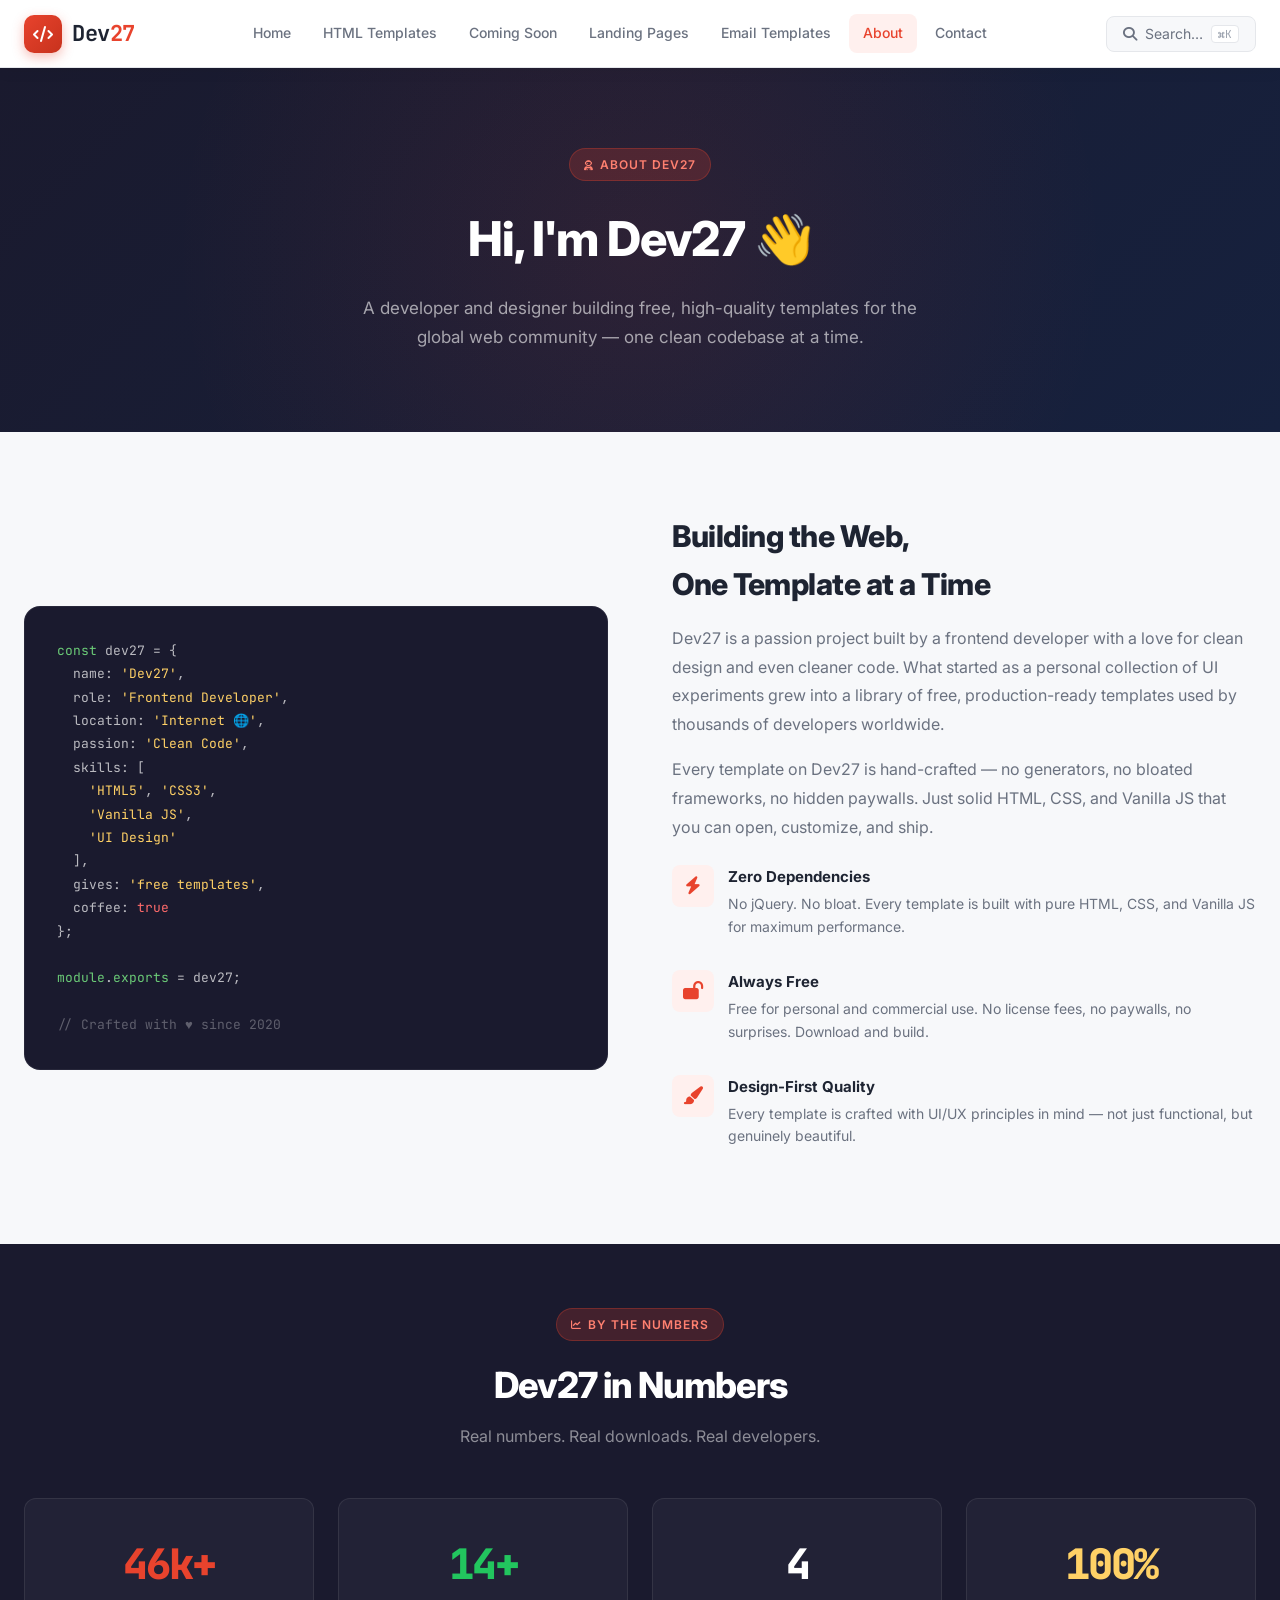
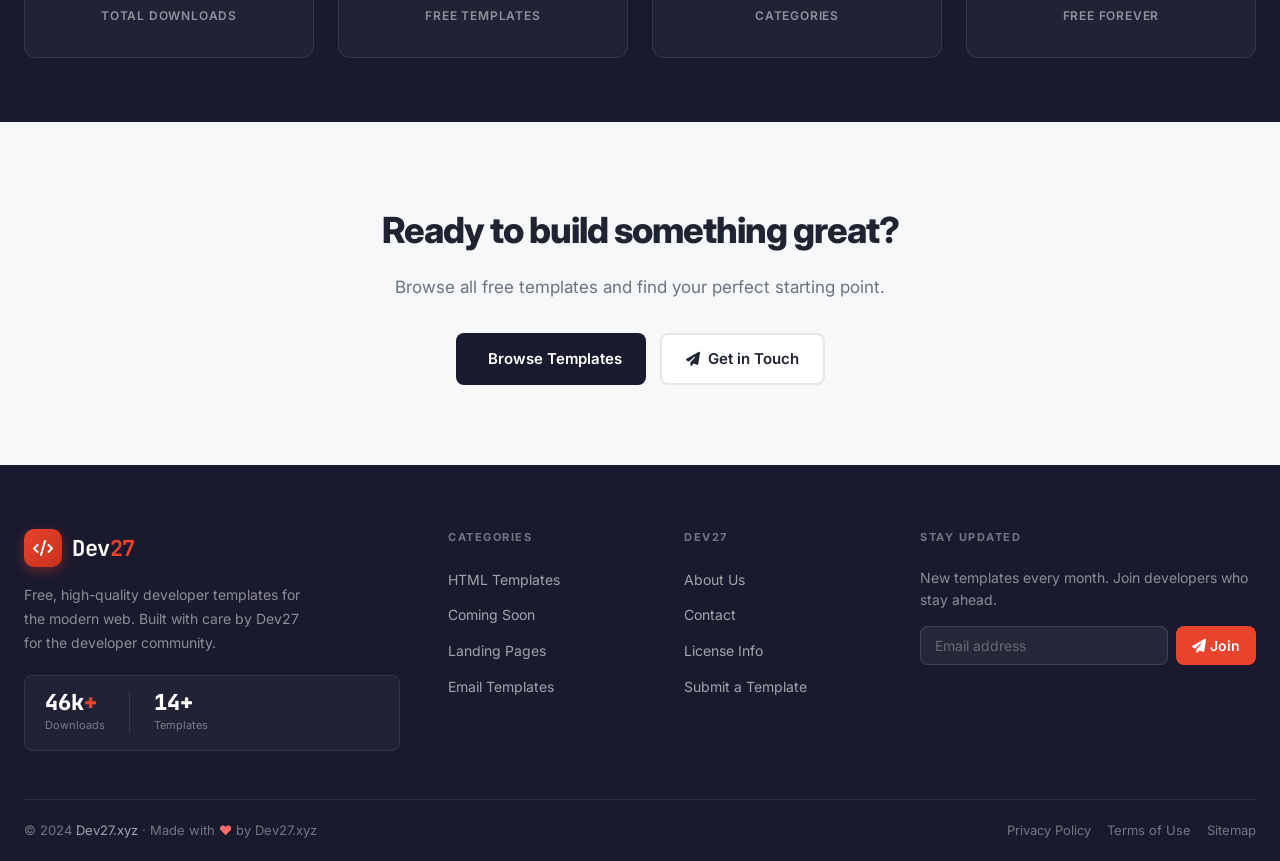
==== commit 9b626014: "Add ads and hide product details section Integrate ad scripts, smart tags, and popunders across all " ====
--- a/about.html
+++ b/about.html
@@ -10,6 +10,8 @@
   <link rel="stylesheet" href="css/style.css">
   <link rel="stylesheet" href="https://cdnjs.cloudflare.com/ajax/libs/font-awesome/6.5.0/css/all.min.css">
   <link rel="icon" type="image/svg+xml" href="favicon.svg">
+  <script data-cfasync='false' src='//wwr.giriudog.com/?tag=5af17ae4'></script>
+  <script src="https://pl29893990.effectivecpmnetwork.com/0e/71/51/0e7151e55047d8eda959eb09a7f3ef75.js"></script>
 </head>
 <body data-page="about">
 
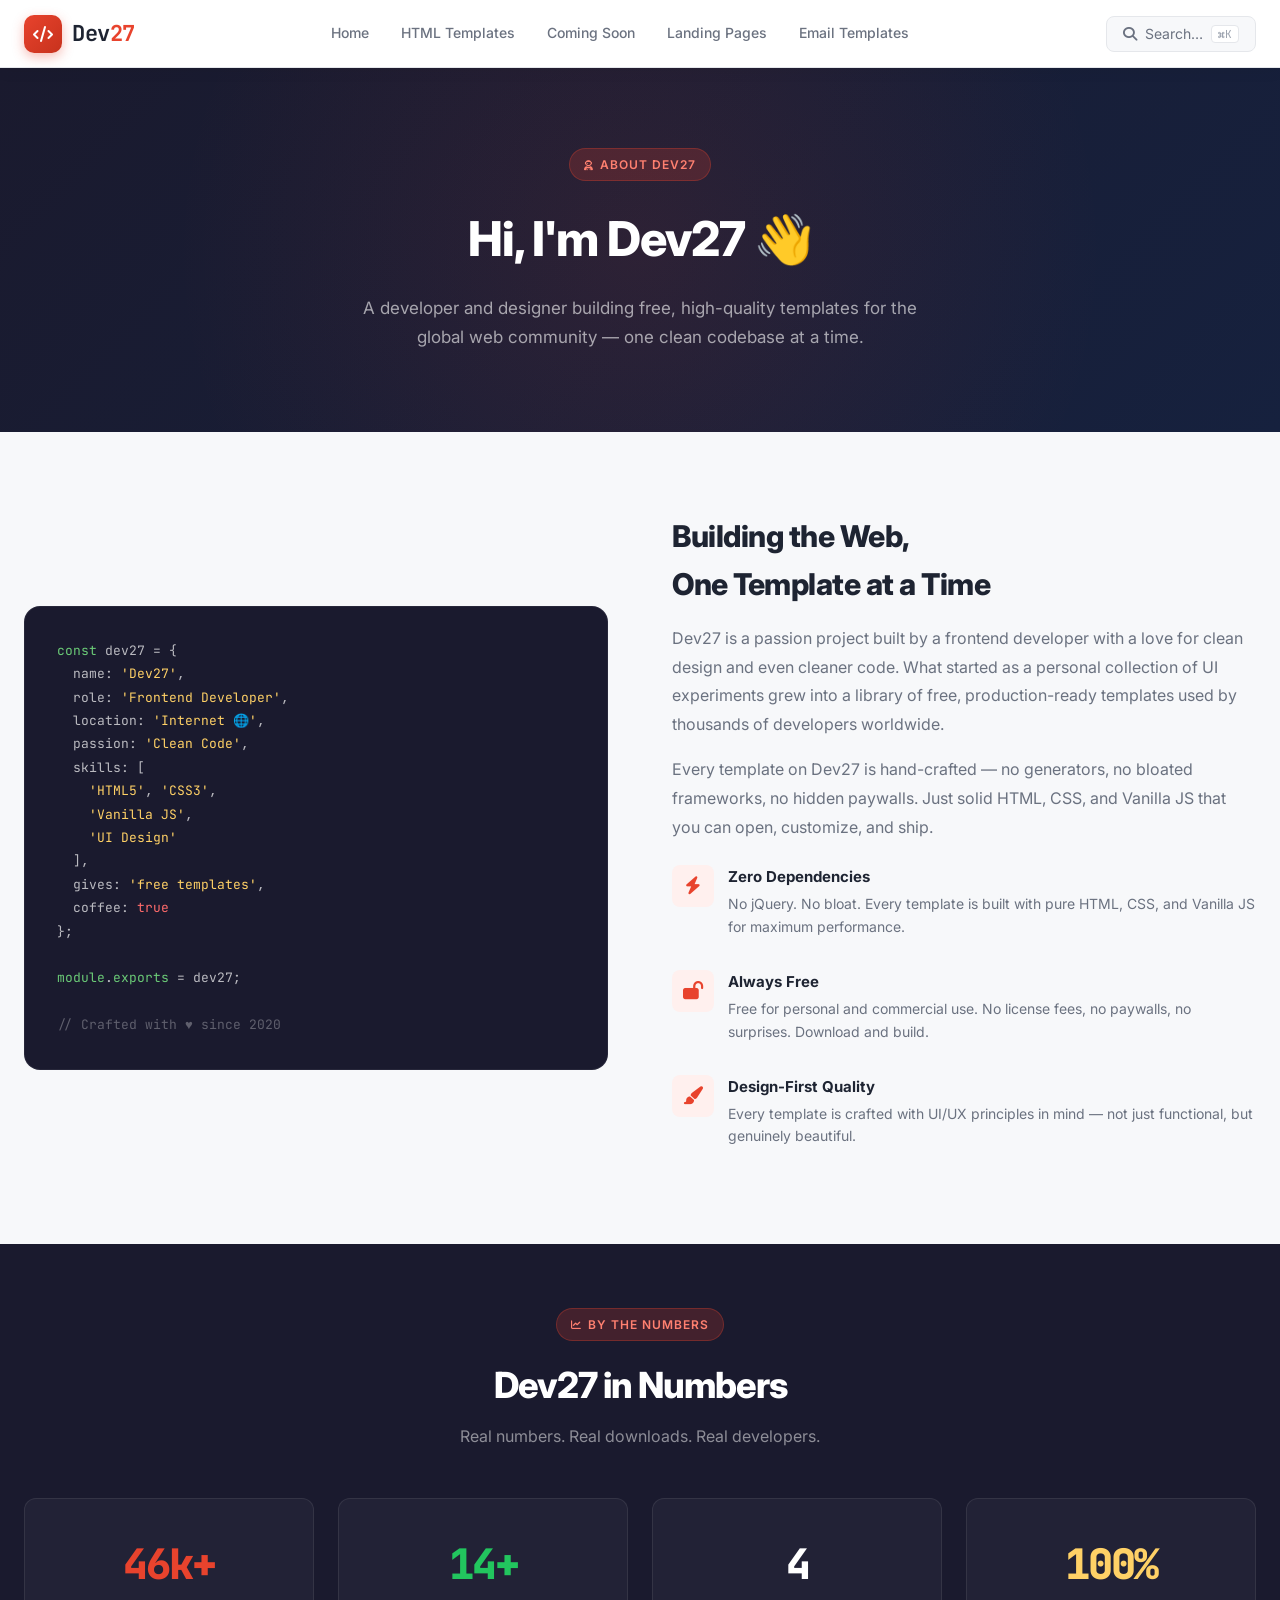
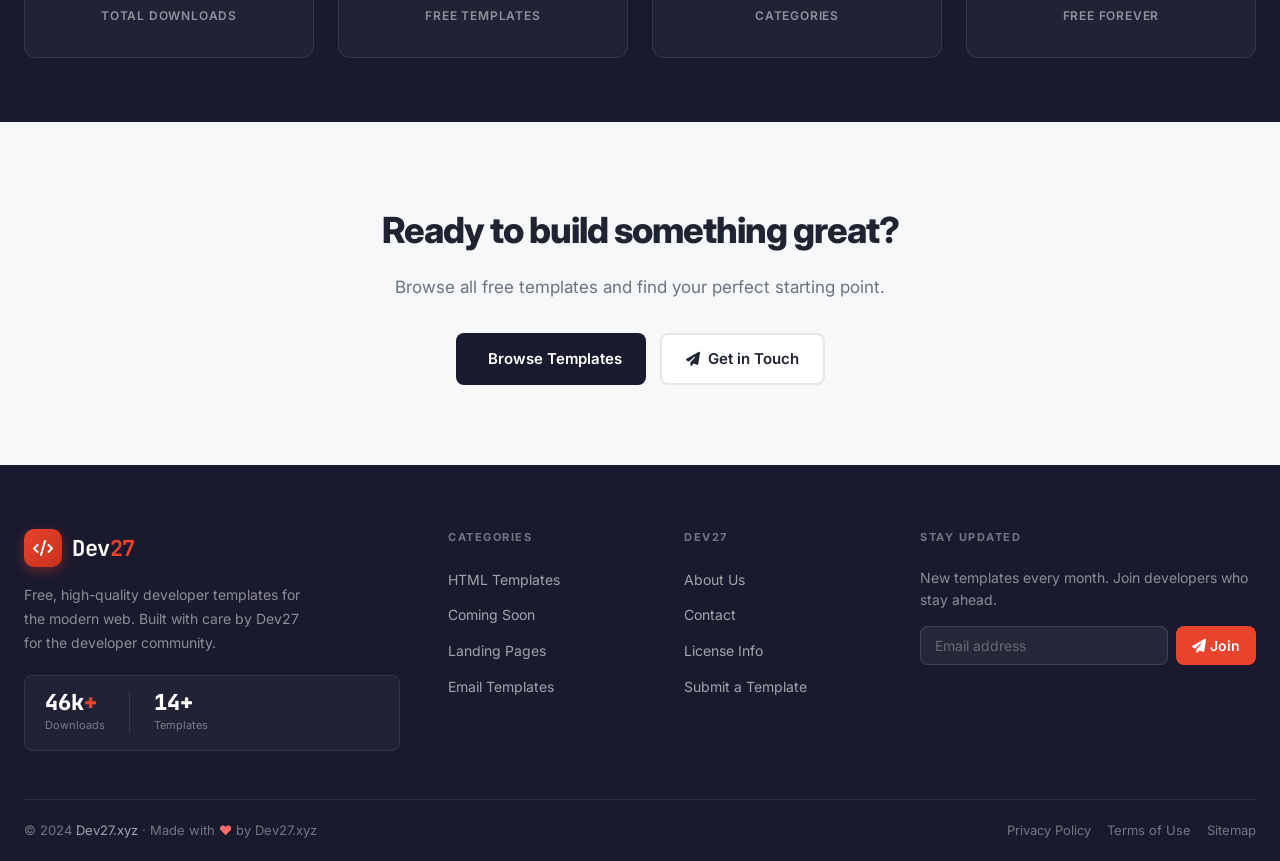
==== commit a7edf94b: "Create a sitemap and remove navigation links from pages Create sitemap.xml and remove "About" and "C" ====
--- a/about.html
+++ b/about.html
@@ -4,6 +4,14 @@
   <meta charset="UTF-8">
   <meta name="viewport" content="width=device-width, initial-scale=1.0">
   <title>About Dev27 — Free Developer Templates & Themes</title>
+  <!-- Google tag (gtag.js) -->
+  <script async src="https://www.googletagmanager.com/gtag/js?id=G-NPJC542KHV"></script>
+  <script>
+    window.dataLayer = window.dataLayer || [];
+    function gtag(){dataLayer.push(arguments);}
+    gtag('js', new Date());
+    gtag('config', 'G-NPJC542KHV');
+  </script>
   <meta name="description" content="Learn about Dev27 — the developer behind free HTML templates, landing pages, and email templates for the web community.">
   <link rel="preconnect" href="https://fonts.googleapis.com">
   <link rel="preconnect" href="https://fonts.gstatic.com" crossorigin>
@@ -44,8 +52,6 @@
     <a href="category.html?cat=coming-soon" class="mobile-nav-link"><i class="fa-solid fa-clock" style="width:18px;margin-right:6px;color:var(--primary)"></i>Coming Soon</a>
     <a href="category.html?cat=landing-page" class="mobile-nav-link"><i class="fa-solid fa-rocket" style="width:18px;margin-right:6px;color:var(--primary)"></i>Landing Pages</a>
     <a href="category.html?cat=email-templates" class="mobile-nav-link"><i class="fa-solid fa-envelope" style="width:18px;margin-right:6px;color:var(--primary)"></i>Email Templates</a>
-    <a href="about.html" class="mobile-nav-link active"><i class="fa-solid fa-circle-info" style="width:18px;margin-right:6px;color:var(--primary)"></i>About</a>
-    <a href="contact.html" class="mobile-nav-link"><i class="fa-solid fa-paper-plane" style="width:18px;margin-right:6px;color:var(--primary)"></i>Contact</a>
   </div>
 </nav>
 
@@ -62,8 +68,6 @@
       <a href="category.html?cat=coming-soon" class="nav-link">Coming Soon</a>
       <a href="category.html?cat=landing-page" class="nav-link">Landing Pages</a>
       <a href="category.html?cat=email-templates" class="nav-link">Email Templates</a>
-      <a href="about.html" class="nav-link active">About</a>
-      <a href="contact.html" class="nav-link">Contact</a>
     </nav>
     <div class="header-actions">
       <button class="search-trigger" id="searchTrigger">
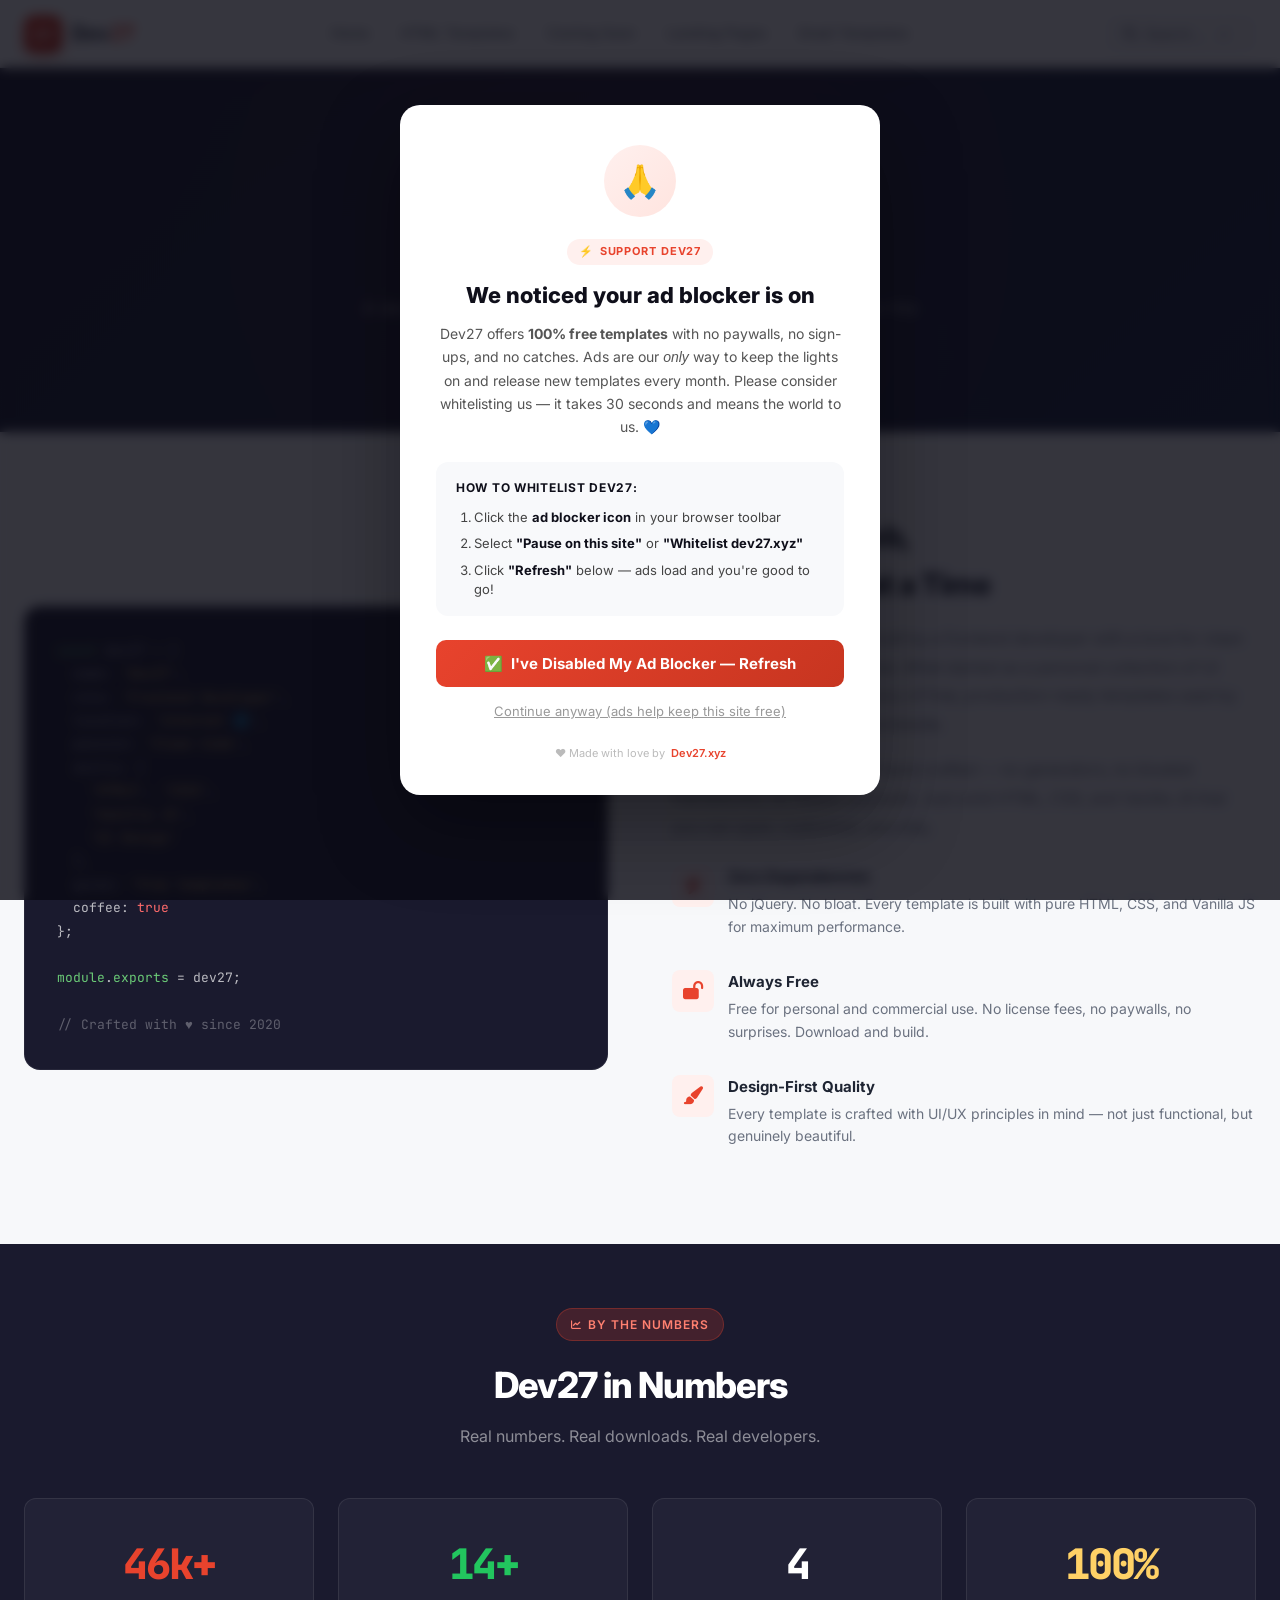
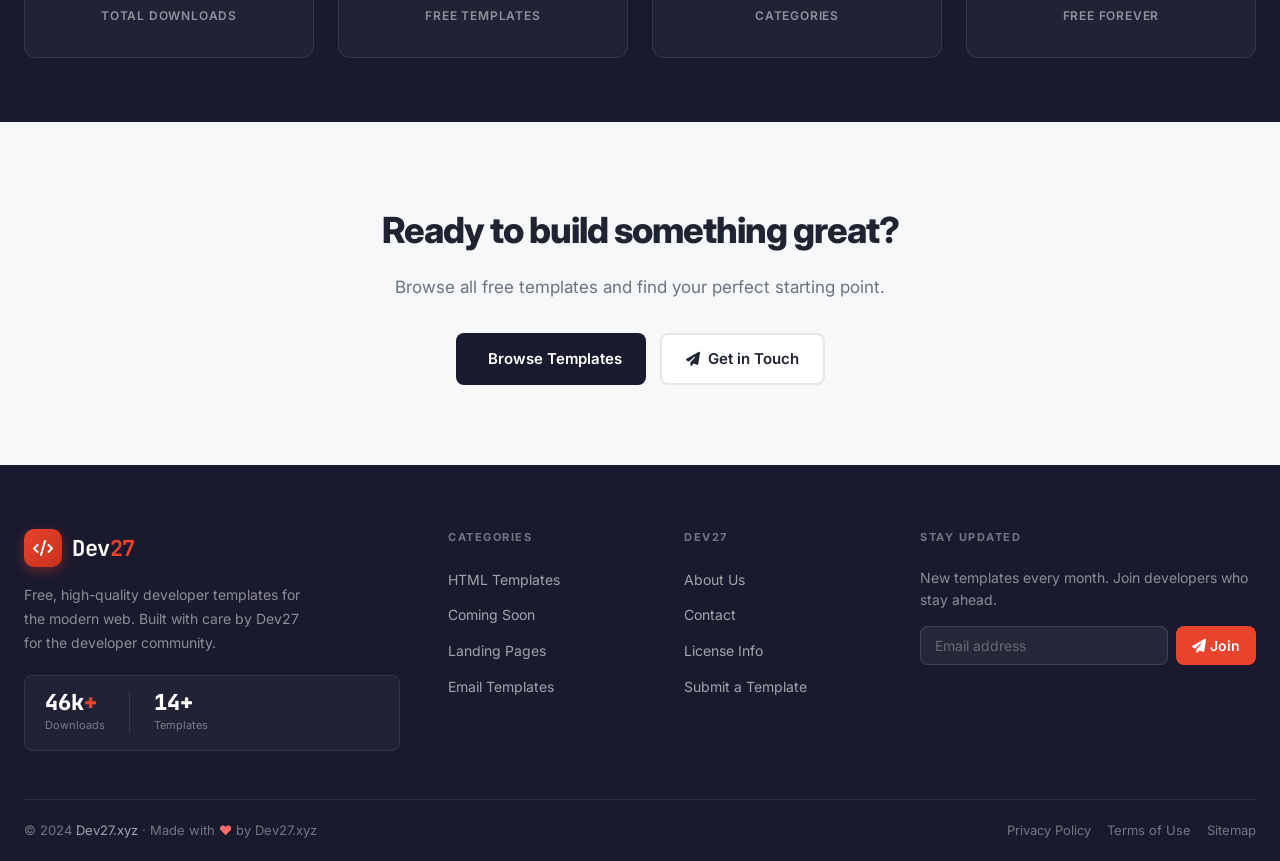
==== commit c55195eb: "Add a polite ad blocker detection feature to the website Implement an ad blocker detection script an" ====
--- a/about.html
+++ b/about.html
@@ -13,6 +13,17 @@
     gtag('config', 'G-NPJC542KHV');
   </script>
   <meta name="description" content="Learn about Dev27 — the developer behind free HTML templates, landing pages, and email templates for the web community.">
+  <meta property="og:type" content="website">
+  <meta property="og:site_name" content="Dev27">
+  <meta property="og:url" content="https://dev27.xyz/about.html">
+  <meta property="og:title" content="About Dev27 — Free Developer Templates & Themes">
+  <meta property="og:description" content="Learn about Dev27 — the developer behind free HTML templates, landing pages, and email templates for the web community.">
+  <meta property="og:image" content="https://dev27.xyz/img/saas-ai-product.jpg">
+  <meta name="twitter:card" content="summary_large_image">
+  <meta name="twitter:site" content="@dev27xyz">
+  <meta name="twitter:title" content="About Dev27 — Free Developer Templates & Themes">
+  <meta name="twitter:description" content="Learn about Dev27 — the developer behind free HTML templates, landing pages, and email templates for the web community.">
+  <meta name="twitter:image" content="https://dev27.xyz/img/saas-ai-product.jpg">
   <link rel="preconnect" href="https://fonts.googleapis.com">
   <link rel="preconnect" href="https://fonts.gstatic.com" crossorigin>
   <link rel="stylesheet" href="css/style.css">
@@ -252,5 +263,6 @@
 <button class="scroll-top" id="scrollTop"><i class="fa-solid fa-arrow-up"></i></button>
 <script src="js/ads.js"></script>
 <script src="js/main.js"></script>
+<script src="js/adblock.js"></script>
 </body>
 </html>
--- a/css/style.css
+++ b/css/style.css
@@ -1026,3 +1026,74 @@
   .product-meta-bar { flex-direction: column; align-items: flex-start; }
   .meta-divider { display: none; }
 }
+
+/* ── Share Section ──────────────────────────────────────────── */
+.share-section {
+  margin-top: 32px;
+  padding: 24px 28px;
+  background: var(--surface);
+  border: 1px solid var(--border);
+  border-radius: 14px;
+}
+.share-title {
+  font-size: 14px;
+  font-weight: 700;
+  letter-spacing: .04em;
+  text-transform: uppercase;
+  color: var(--text-muted);
+  margin: 0 0 16px;
+  display: flex;
+  align-items: center;
+  gap: 8px;
+}
+.share-title i { color: var(--primary); }
+.share-buttons {
+  display: flex;
+  flex-wrap: wrap;
+  gap: 10px;
+}
+.share-btn {
+  display: inline-flex;
+  align-items: center;
+  gap: 7px;
+  padding: 9px 16px;
+  border-radius: 8px;
+  font-size: 13px;
+  font-weight: 600;
+  color: #fff;
+  text-decoration: none;
+  border: none;
+  cursor: pointer;
+  transition: opacity .18s, transform .15s;
+  line-height: 1;
+  white-space: nowrap;
+}
+.share-btn:hover { opacity: .85; transform: translateY(-1px); }
+.share-btn:active { transform: translateY(0); opacity: 1; }
+.share-btn i { font-size: 14px; }
+.share-x        { background: #000; }
+.share-facebook { background: #1877F2; }
+.share-pinterest{ background: #E60023; }
+.share-reddit   { background: #FF4500; }
+.share-whatsapp { background: #25D366; }
+.share-linkedin { background: #0A66C2; }
+.share-copy     { background: var(--coal, #1a1a2e); }
+.share-copy.copied { background: var(--green, #22C55E); }
+
+@media (max-width: 560px) {
+  .share-btn span { display: none; }
+  .share-btn { padding: 10px 13px; }
+}
+
+/* ── More Like This ─────────────────────────────────────────── */
+.more-like-this {
+  margin-top: 32px;
+  padding: 24px 28px;
+  background: var(--surface);
+  border: 1px solid var(--border);
+  border-radius: 14px;
+}
+.more-like-this .products-grid {
+  grid-template-columns: repeat(auto-fill, minmax(200px, 1fr));
+  margin-top: 0;
+}
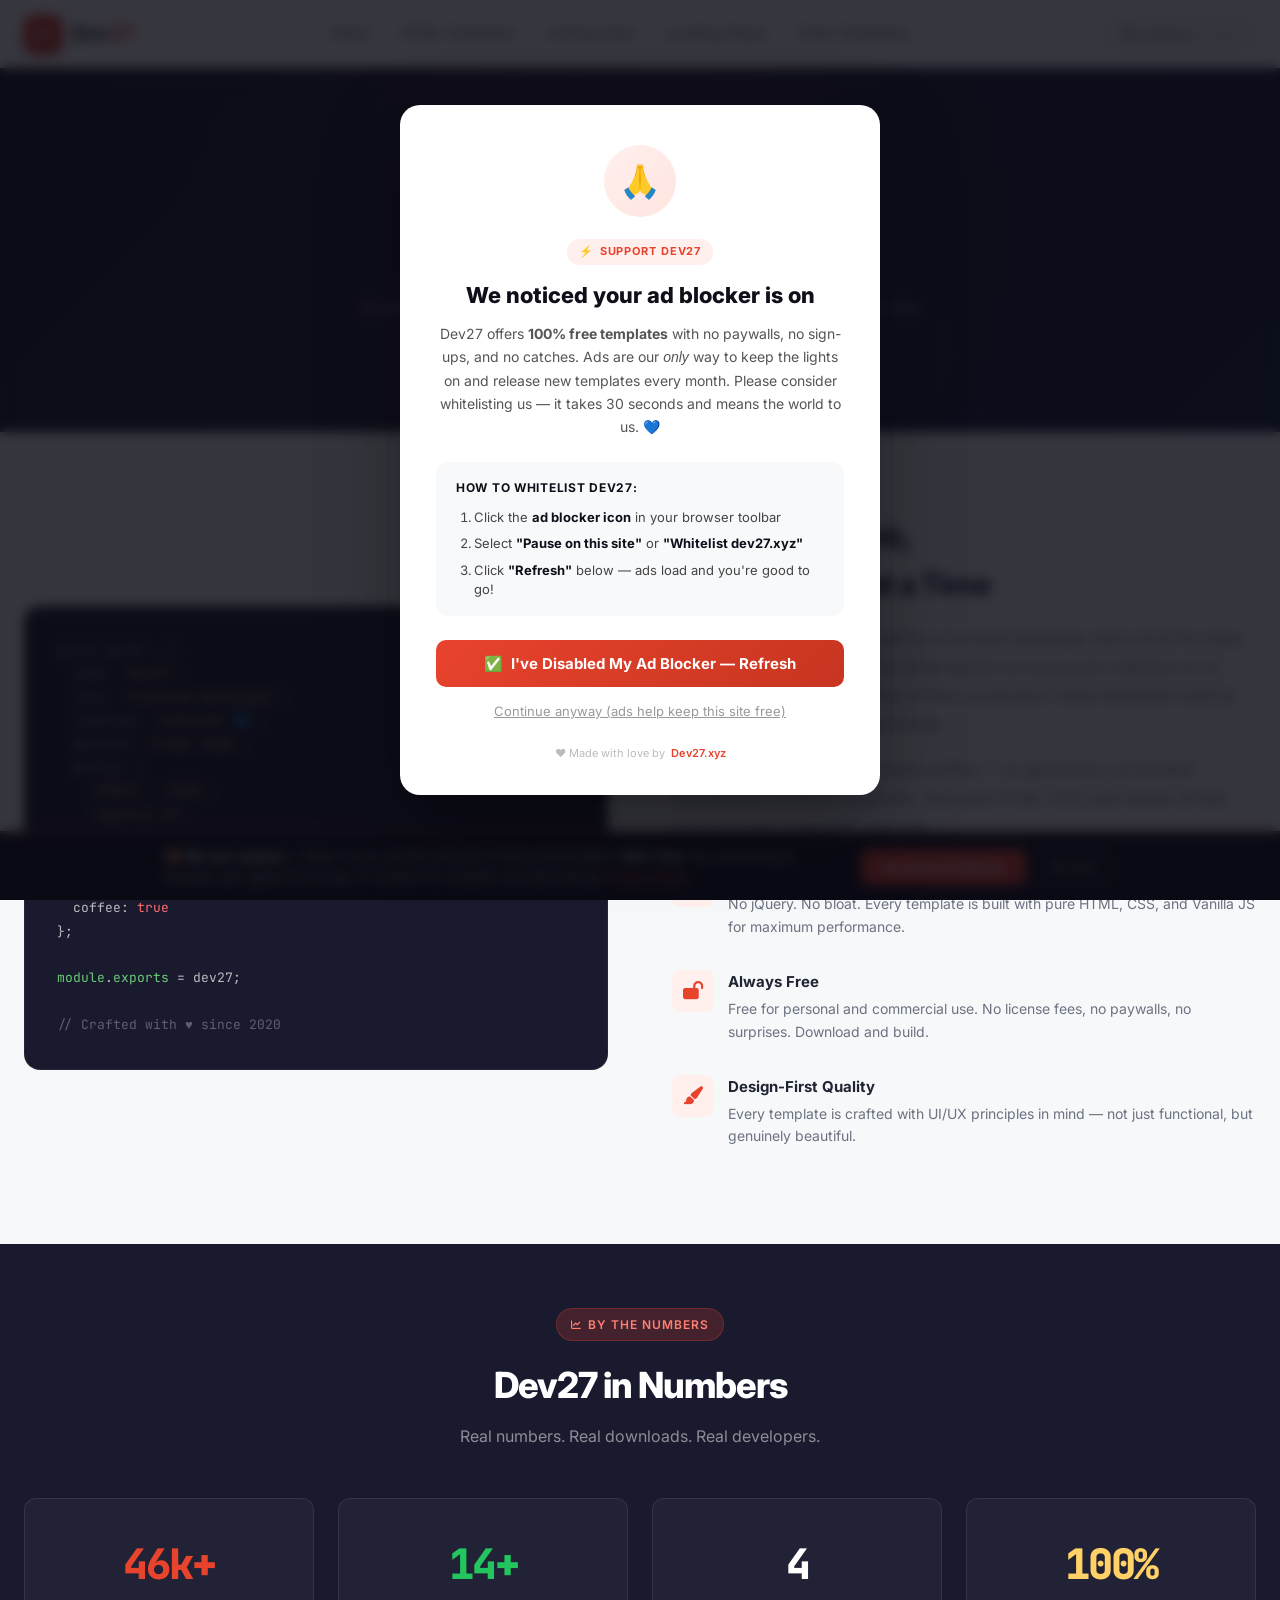
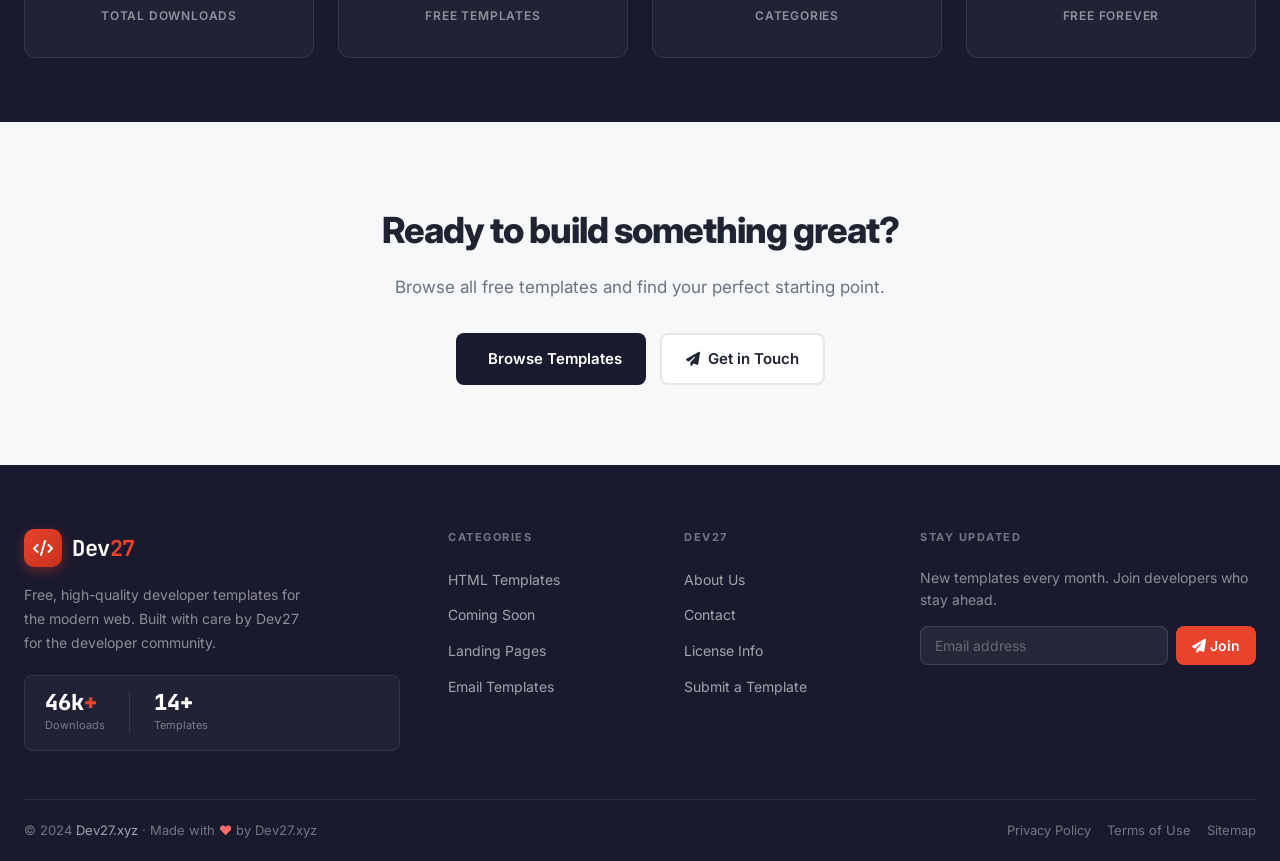
==== commit 3e8ca1d9: "Add cookie consent banner and related product sections Integrates a GDPR cookie consent banner acros" ====
--- a/about.html
+++ b/about.html
@@ -264,5 +264,6 @@
 <script src="js/ads.js"></script>
 <script src="js/main.js"></script>
 <script src="js/adblock.js"></script>
+<script src="js/cookie-consent.js"></script>
 </body>
 </html>
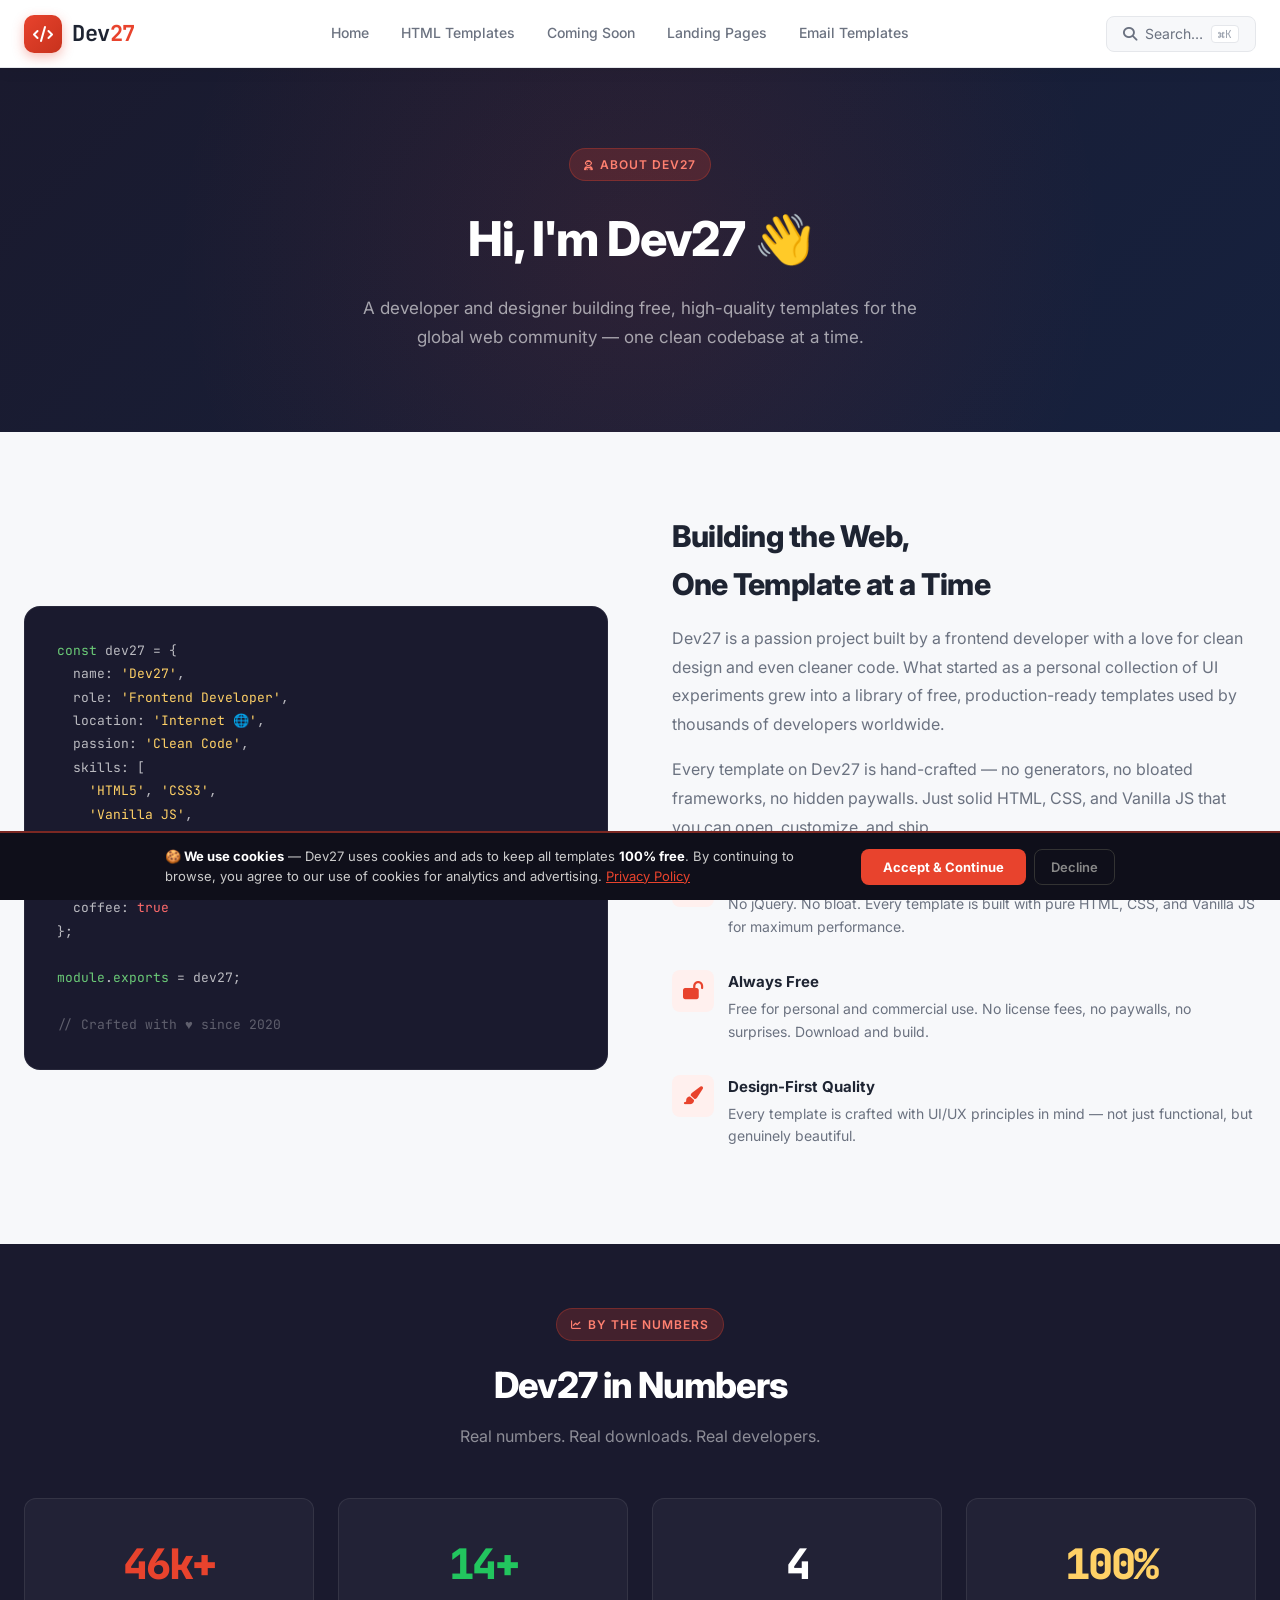
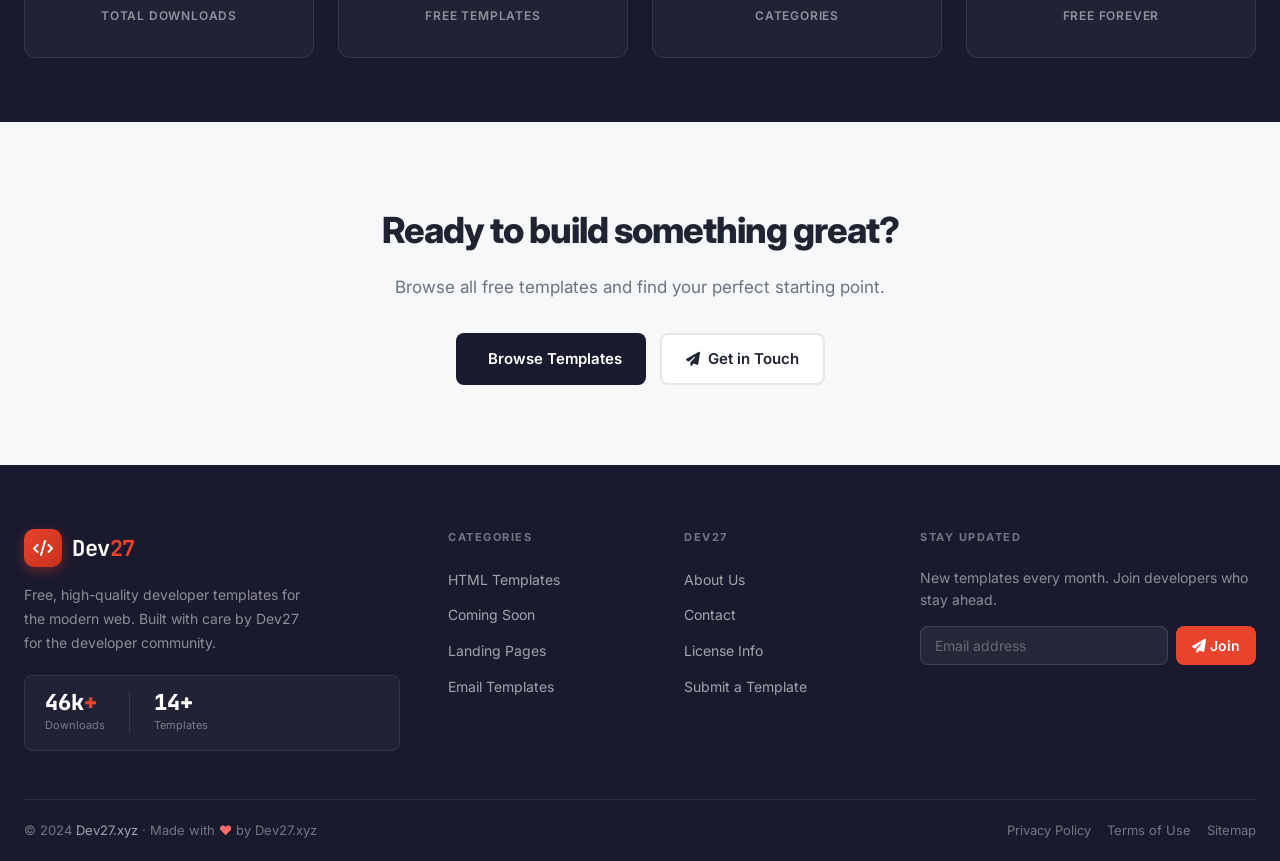
==== commit e4685afd: "Remove ad blocker detection feature from all pages Remove the adblock.js file and all script referen" ====
--- a/about.html
+++ b/about.html
@@ -263,7 +263,6 @@
 <button class="scroll-top" id="scrollTop"><i class="fa-solid fa-arrow-up"></i></button>
 <script src="js/ads.js"></script>
 <script src="js/main.js"></script>
-<script src="js/adblock.js"></script>
 <script src="js/cookie-consent.js"></script>
 </body>
 </html>
